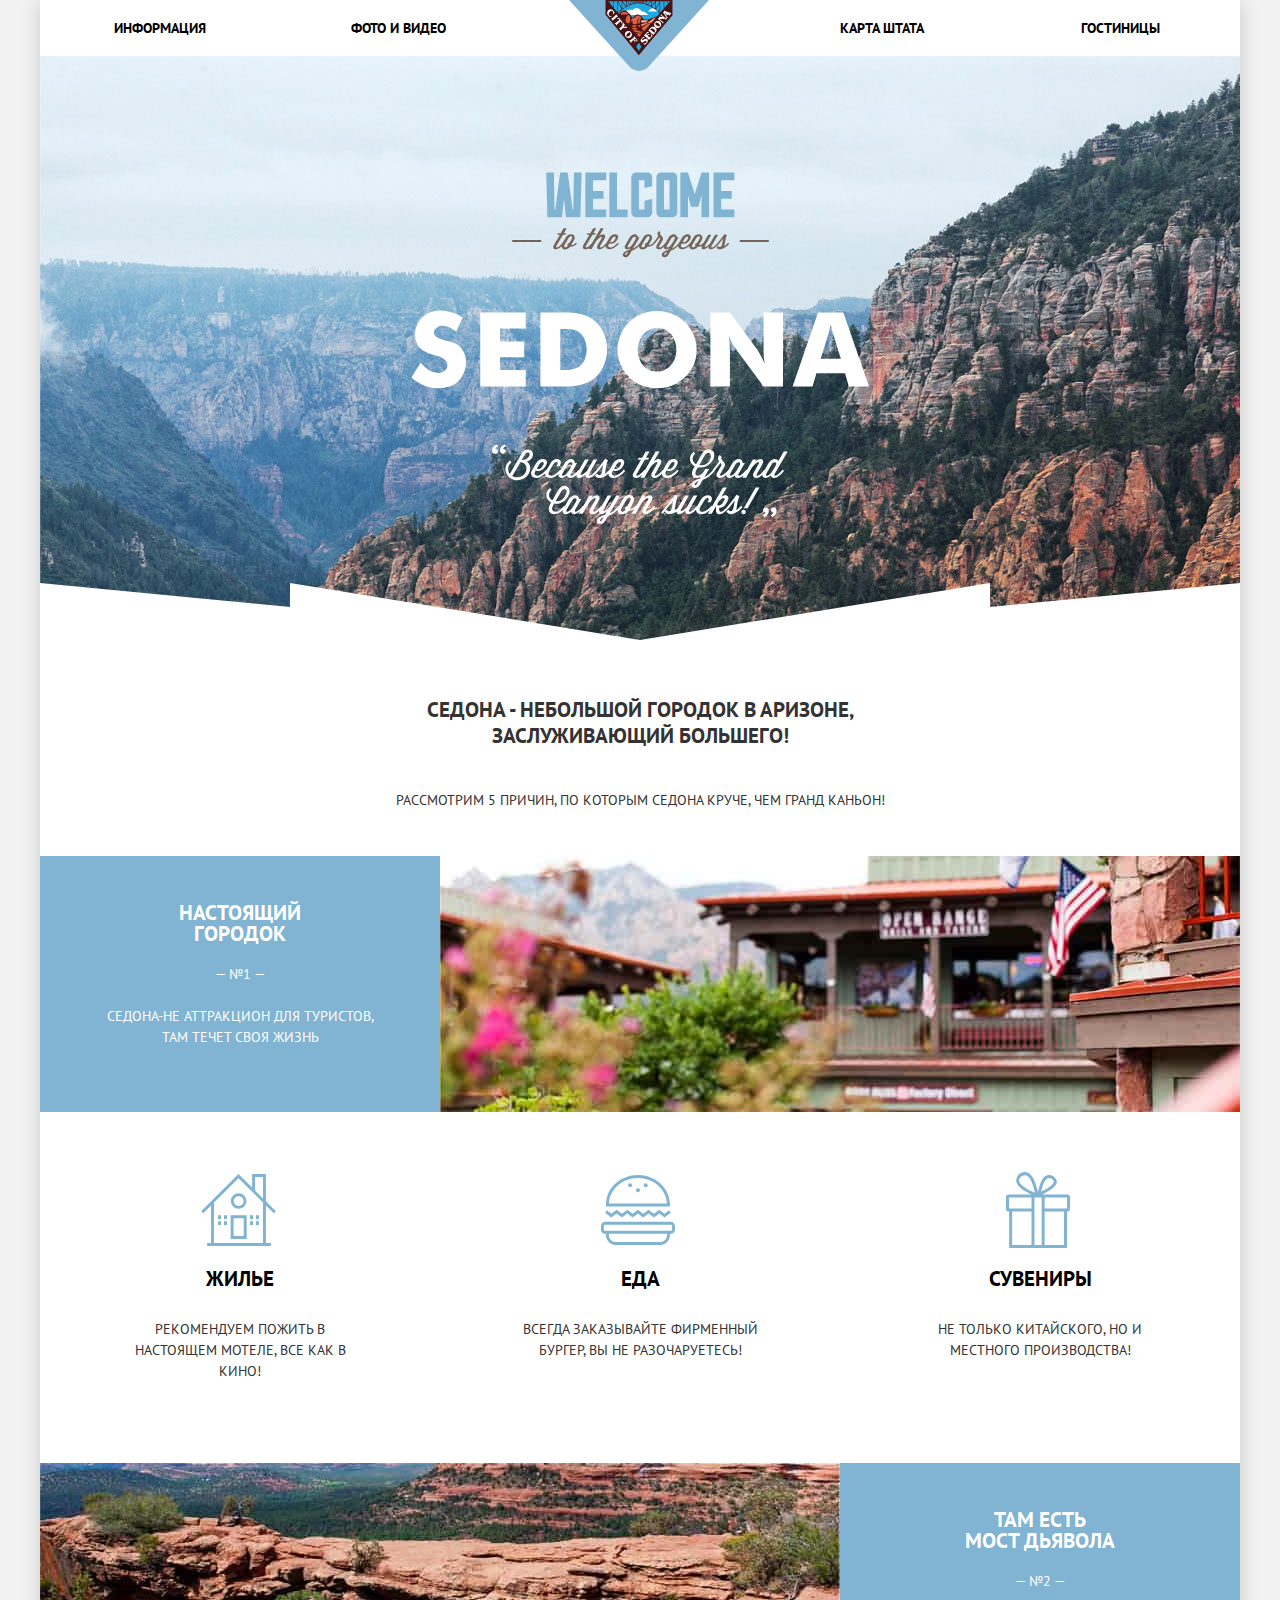
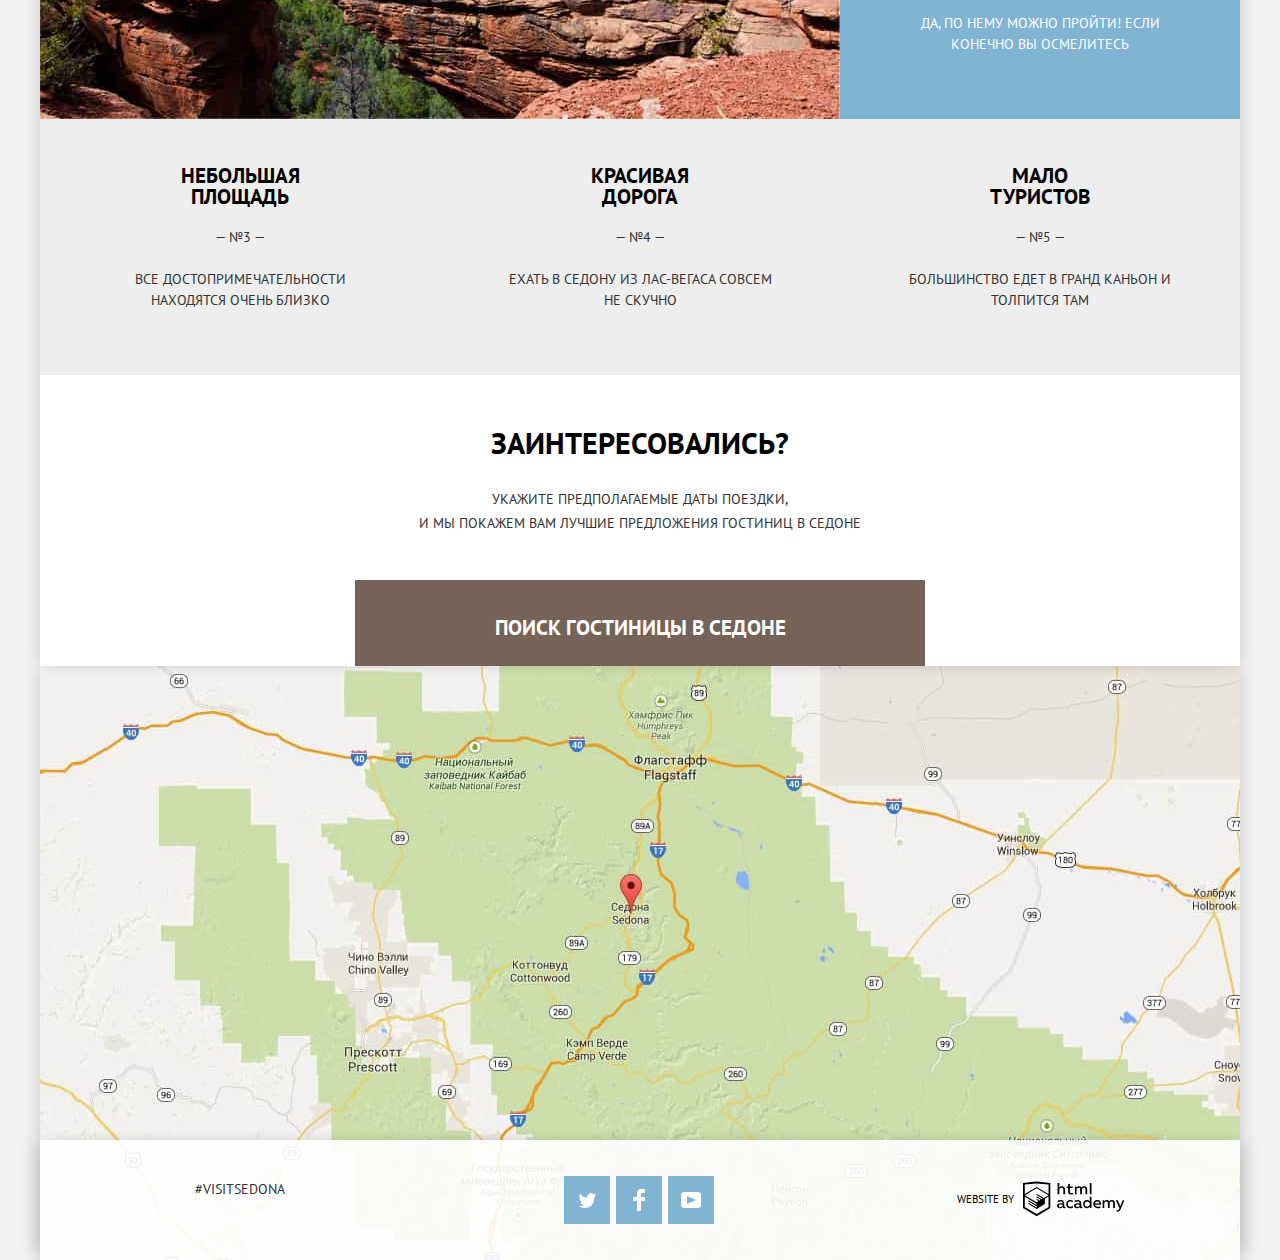
==== index.html @ 81c8faae "подогнал под ie немного" ====
<!DOCTYPE html>
<html lang="ru">
  <head>
    <meta charset="utf-8">
    <meta name="viewport" content="width=device-width, initial-scale=1.0">
    <meta http-equiv="X-UA-Compatible" content="ie=edge">
    <link rel="stylesheet" href="css/normalize.css">
    <link rel="stylesheet" href="css/main.css">
    <link href="https://fonts.googleapis.com/css?family=PT+Sans:400,700&amp;subset=cyrillic" rel="stylesheet">
    <title>Отдых в Седоне</title>
  </head>
  <body>
    <div class="container">
      <header class="main-header">
        <a href="#" class="main-header-logo" aria-label="Главная страница сайта">
          <img src="img/logo.svg" alt="Гостиницы Sedona" width="140" height="71">
        </a>
        <nav class="main-navigation">
          <ul class="site-navigation">
            <li class="site-navigation-item">
              <a href="info.html">
                Информация
              </a>
            </li>
            <li class="site-navigation-item">
              <a href="gallery.html">
                Фото и видео
              </a>
            </li>
            <li class="site-navigation-item">
              <a href="map.html">
                Карта штата
              </a>
            </li>
            <li class="site-navigation-item">
              <a href="catalog.html">
                Гостиницы
              </a>
            </li>
          </ul>
        </nav>
      </header>

      <div class="bg-photo"></div>

      <main class="index-main">
        <h1 class="visually-hidden">Отдых в Седоне</h1>
        <section class="advantages">
          <h2 class="visually-hidden">Преимущества</h2>
          <div class="text-intro">
            <p class="intro-primary">Седона - небольшой городок в Аризоне,<br> заслуживающий большего!</p>
            <p class="intro-secondary">Рассмотрим 5 причин, по которым Седона круче, чем Гранд каньон!</p>
          </div>
          <ol class="advantages-list">
            <li class="advantages-list-item">
              <div class="advantages-text-block advantages-text-block-left">
                <h3>Настоящий<br> городок</h3>
                <span>— №1 —</span>
                <p>Седона-не аттракцион для туристов, там течет своя жизнь</p>
              </div>
            </li>
            <li class="advantages-list-item">
              <div class="advantages-text-block advantages-text-block-right">
                <h3>Там есть<br> мост дьявола</h3>
                <span>— №2 —</span>
                <p>Да, по нему можно пройти! Если конечно вы осмелитесь</p>
              </div>
            </li>
            <li class="advantages-list-item">
              <div class="advantages-text-block">
                <h3>Небольшая<br> площадь</h3>
                <span>— №3 —</span>
                <p>Все достопримечательности находятся очень близко</p>
              </div>
            </li>
            <li class="advantages-list-item">
              <div class="advantages-text-block">
                <h3>Красивая<br> дорога</h3>
                <span>— №4 —</span>
                <p>Ехать в Седону из Лас-Вегаса совсем не скучно</p>
              </div>
            </li>
            <li class="advantages-list-item">
              <div class="advantages-text-block">
                <h3>Мало<br> туристов</h3>
                <span>— №5 —</span>
                <p>Большинство едет в Гранд каньон и толпится там</p>
              </div>
            </li>
            <li class="advantages-list-item">
              <section class="features">
                <h2 class="visually-hidden">Достоинства</h2>
                <ul class="features-list">
                  <li class="features-list-item">
                    <h3>Жилье</h3>
                    <p>Рекомендуем пожить в настоящем мотеле, все как в кино!</p>
                  </li>
                  <li class="features-list-item">
                    <h3>Еда</h3>
                    <p>Всегда заказывайте фирменный бургер, вы не разочаруетесь!</p>
                  </li>
                  <li class="features-list-item">
                    <h3>Сувениры</h3>
                    <p>Не только китайского, но и местного производства!</p>
                  </li>  
                </ul>
              </section>
            </li>
          </ol>
        </section>

      </main>

      <footer class="page-footer footer-main">
        <section class="search-section">
          <h2 class="visually-hidden">Поиск лучших предложений</h2>
          <strong>Заинтересовались?</strong>
          <p>Укажите предполагаемые даты поездки,<br> и мы покажем вам лучшие предложения гостиниц в Седоне</p>
          <button class="button-search">Поиск гостиницы в Седоне</button>
          <!--MODAL-->
          <form action="https://echo.htmlacademy.ru/" method="POST" class="modal">
            <p class="form-item">
              <label>Дата заезда:
                <input type="date" name="arrival" value="2017-04-24">
              </label>
            </p>
            <p class="form-item">
              <label>Дата выезда:
                <input type="date" name="departure" value="2017-07-04">
              </label>
            </p>
            <p class="form-item">
              <label for="grownups" class="grownups">Взрослые:</label>
              <button type="button" class="button-amount button-minus">-</button>
              <input id="grownups" size="1" type="text" name="grownups">
              <button type="button" class="button-amount button-plus">-</button>
              <label for="children" class="children">Дети:</label>
              <button type="button" class="button-amount button-minus">-</button>
              <input id="children" size="1" type="text" name="children">
              <button type="button" class="button-amount button-plus">-</button>
            </p>
            <button type="submit" class="button button-find">Найти</button>
          </form>
          <!--MAP-->
        </section>
        <div class="footer-map">
          <img class="map" src="img/map.jpg" alt="Как до нас добраться" width="1200" height="594">
            <section class="footer-socials footer-socials-index">
              <h2 class="visually-hidden">Мы в соцсетях</h2>
              <div class="footer-socials-item visit-sedona">#Visitsedona</div>
              <div class="footer-socials-item">
                <ul class="social-list">
                  <li class="social-list-item"><a href="#" aria-label="Страница нашего сервиса в Твиттере"></a></li>
                  <li class="social-list-item"><a href="#" aria-label="Страница нашего сервиса на Фэйсбуке"></a></li>
                  <li class="social-list-item"><a href="#" aria-label="Страница нашего сервиса на Ютубе"></a></li>
                </ul>
              </div>
              <a class="developer footer-socials-item" href="https://htmlacademy.ru/intensive/htmlcss">
                <sup>Website by</sup>
                <img src="img/logo-name.svg" alt="Разработано HTMLAcademy" width="101" height="40">
              </a>
            </section>
        </div>
      </footer>
    </div>
    <script src="js/modal.js"></script>
  </body>
</html>
---- css/main.css ----
/*ОБЩИЕ СТИЛИ*/

.visually-hidden {
    position: absolute;
    clip: rect(0 0 0 0);
    width: 1px;
    height: 1px;
    margin: -1px;
}

body {
    margin: 0;
    padding: 0;
    font-family: PT Sans, Arial, sans-serif;
    font-size: 14px;
    line-height: 26px;
    font-weight: normal;
    font-style: normal;
    font-stretch: normal;
    text-transform: uppercase;
    color: #333;
    background-color: #f2f2f2;
} 

.container {
    position: relative;
    width: 1200px;
    margin: 0 auto;
    background-color: #fff;
    box-shadow: 8px 0 15px -3px rgba(0, 1, 1, 0.1), -8px 0 15px -3px rgba(0, 1, 1, 0.1);
}

/*ГЛАВНОЕ МЕНЮ (НАВИГАЦИЯ)*/

.site-navigation {
    margin: 0;
    padding: 0;
    list-style: none;
    display: flex;
    width: 1200px;
}

.site-navigation-item {
    width: 239px;
    padding: 15px 0;
    text-align: center;
}

.site-navigation-item.current a {
    color: #766357;
}

.site-navigation li:nth-child(2) {
    margin-right: auto;
}

.site-navigation a {
    font-weight: bold;
    text-decoration: none;
    color: #000;
}

.site-navigation a:hover,
.site-navigation a:focus {
    color: #81b3d2;
}

.site-navigation a:active {
    color: rgba(0, 0, 0, 0.3);
}

.main-header-logo {
    position: absolute;
    top: 0;
    left: 529px;
}

.bg-photo {
    width: 1200px;
    height: 584px;
    background-image:
    url(../img/welcome.svg),
    url(../img/polygon.svg),
    url(../img/background-photo.jpg);
    background-position: 50% 50%, 50% 100%, 50% 50%;
    background-repeat: no-repeat, no-repeat, no-repeat;
    background-size: 459px 353px, 1200px 57px, 1200px 584px;
}

/*ВСТУПИТЕЛЬНЫЙ ЛОЗУНГ ПОСЛЕ МЕНЮ И КАРТИНКИ*/

.text-intro {
    width: 1200px;
    text-align: center;
    padding-top: 57px;
    padding-bottom: 43px;
}

.intro-primary,
.intro-secondary {
    margin: 0;
}

.intro-primary {
    font-size: 21px;
    font-weight: bold;
    text-align: center;
    margin-bottom: 38px;
}

.intro-secondary {
    font-size: 14px;
    font-weight: normal;
    text-align: center;
}

/*БЛОК ПРЕИМУЩЕСТВ*/

.advantages-list {
    display: flex;
    flex-wrap: wrap;
    list-style: none;
    margin: 0;
    padding: 0;
    width: 1200px;
}

.advantages-list-item {
    width: 400px;
    min-height: 256px;
    text-align: center;
}

.advantages-list-item:first-child,
.advantages-list-item:nth-child(2) {
    flex-basis: 100%;
}

.advantages-list-item:last-child {
    order: 2;
}

.advantages-list-item:nth-child(1) {
    order: 1;
    background-image: url(../img/layer-10.jpg);
    background-position: center right;
    background-repeat: no-repeat;
}

.advantages-list-item:nth-child(2) {
    order: 3;
    background-image: url(../img/layer-5.jpg);
    background-position: center left;
    background-repeat: no-repeat;
}

.advantages-list-item:nth-child(3) {
    order: 4;
}

.advantages-list-item:nth-child(4) {
    order: 5;
}

.advantages-list-item:nth-child(5) {
    order: 6;
}

.advantages-list-item img,
.advantages-text-block {
    display: inline-block;
    margin: 0;
    padding: 0;
}

.advantages-text-block {
    box-sizing: border-box;
    width: 400px;
    text-align: center;
    padding: 0 60px;
    padding-top: 46px;
    padding-bottom: 64px;
    background-color: #eee;
    color: #000;
}

.advantages-text-block p,
.advantages-text-block span {
    color: #333;
}

.advantages-text-block-right {
    display: block;
    margin-left: auto;
    background-color: #81b3d2;
    color: #fff;
}

.advantages-text-block-left {
    display: block;
    margin-right: auto;
    background-color: #81b3d2;
    color: #fff;
}

.advantages-text-block-left p,
.advantages-text-block-left span,
.advantages-text-block-right p,
.advantages-text-block-right span {
    color: #fff;
}


.advantages-list-item h3 {
    font-size: 21px;
    line-height: 21px;
    text-align: center;
    margin: 0;
    margin-bottom: 20px;
    font-weight: bold;
}

.advantages-list-item p {
    font-size: 14px;
    line-height: 21px;
    margin: 0;
}

.advantages-list-item span {
    display: block;
    font-size: 14px;
    line-height: 21px;
    text-align: center;
    margin-bottom: 21px;
}

/* ПОДРАЗДЕЛ ПРЕИМУЩЕСТВ */

.features-list {
    display: flex;
    list-style: none;
    margin: 0;
    padding: 0;
    width: 1200px;
    text-align: center;
}

.features-list-item {
    width: 400px;
    padding: 0 73px;
    padding-top: 156px;
    padding-bottom: 81px;
    text-align: center;
    position: relative;
}

.features-list-item::before {
    position: absolute;
    top: 60px;
    left: 160px;
    content: "";
    width: 76px;
    height: 76px;
}

.features-list-item:first-child::before {
    background-image: url(../img/home.svg);
    background-size: 75px 72px;
    background-position: center;
    background-repeat: no-repeat;
}

.features-list-item:last-child::before {
    background-image: url(../img/souvenirs.svg);
    background-size: 64px 76px;
    background-position: center;
    background-repeat: no-repeat;
}

.features-list-item:nth-child(2)::before {
    background-image: url(../img/food.svg);
    background-size: 74px 70px;
    background-position: center;
    background-repeat: no-repeat;
}

.features-list-item h3 {
    color: #000;
    margin-bottom: 30px;
}

/* БЛОК ПОИСКА */

.search-section {
    text-align: center;
    padding-top: 50px;
    position: relative;
}

.search-section p {
    font-size: 14px;
    line-height: 24px;
    margin: 0;
    margin-top: 25px;
    margin-bottom: 45px;
}

.search-section strong {
    font-size: 30px;
    line-height: 36px;
    font-weight: bold;
    color: #000;
}

.button-search {
    font: inherit;
    text-transform: uppercase;
    color: #fff;
    font-weight: bold;
    font-size: 21px;
    padding-top: 35px;
    padding-bottom: 33px;
    padding-left: 140px;
    padding-right: 139px;
    background-color: #766357;
    border: 0;
    height: 86px;
    box-sizing: border-box;
}

.button-search:hover,
.button-search:focus {
    background-color: #604e43;
}

.button-search:active {
    background-color: #503e33;
}

/* FOOTER */

.footer-socials {
    display: flex;
    height: 120px;
    flex-basis: 400px;
    width: 1200px;
    background-color: rgba(255, 255, 255, 0.9);
}

.footer-socials-item {
    flex-basis: 400px;
    text-align: center;
}

.footer-socials b {
    font-size: 21px;
    line-height: 26px;
    font-weight: bold;
    color: #000;
    margin-top: 51px;
    margin-bottom: 53px;
}

.social-list {
    display: flex;
    padding: 0;
    margin: 0;
    width: 150px;
    justify-content: space-between;
    list-style: none;
}

.footer-socials div {
    padding: 36px 124px;
    margin: 0;
    box-sizing: border-box;
}

.social-list-item {
    width: 46px;
    height: 48px;
    background-color: #81b3d2;
}

.social-list-item:hover,
.social-list-item:focus {
    background-color: #669ec0;
}

.social-list-item:first-child {
    background-image: url(../img/twitter.svg);
    background-position: center;
    background-repeat: no-repeat;
    background-size: 17px 15px;
}

.social-list-item:nth-child(2) {
    background-image: url(../img/facebook.svg);
    background-position: center;
    background-repeat: no-repeat;
    background-size: 12px 22px;
}

.social-list-item:last-child {
    background-image: url(../img/youtube.svg);
    background-position: center;
    background-repeat: no-repeat;
    background-size: 20px 16px;
}

.developer {
    margin-top: 39px;
    margin-bottom: 40px;
    text-align: center;
    text-decoration: none;
    color: #000;
    font-size: 14px;
    line-height: 26px;
}

.developer sup {
    top: -1.5em;
    margin-right: 5px;
}

/* КАТАЛОГ */

.main-catalog {
    min-height: calc(100vh - 175px);
}

.catalog-list {
    display: flex;
    flex-direction: column;
    margin: 0;
    padding: 0;
    list-style: none;
}

.catalog-item {
    flex-basis: 100%;
    display: flex;
    padding: 30px 74px;
    border-top: 1px solid #e5e5e5;
}

.catalog-item:last-child {
    border-bottom: 1px solid #e5e5e5;
}

.catalog-item img {
    margin-right: 30px;
}

.catalog-item h3 {
    margin: 0;
    line-height: 21px;
    font-size: 21px;
    margin-bottom: 11px;
    flex-basis: 100%;
    font-weight: bold;
}

.catalog-item-description {
    display: flex;
    flex-wrap: wrap;
    justify-content: space-between;
    width: 260px;
    height: 90px;
}

.catalog-item-description span {
    display: block;
    line-height: 14px;
    font-size: 14px;
    color: #333;
}

.button {
    display: inline-block;
    text-align: center;
    font-size: 14px;
    color: #fff;
    font-weight: bold;
    text-decoration: none;
    padding: 0;
    margin: 0;
    margin-top: 15px;
}

.button-info {
    background-color: #81b3d2;
    width: 110px;
    height: 27px;
}

.button-book {
    background-color: #766357;
    width: 142px;
    height: 27px;
}

.rating {
    position: relative;
    margin-left: auto;
    margin-top: auto;
    text-align: center;
    line-height: 26px;
    color: #666;
    display: block;
    width: 110px;
    height: 27px;
    background-color: #f2f2f2;
}

.rating::before {
    position: absolute;
    content: "★ ★ ★ ★";
    font-size: 23px;
    color: #81b3d2;
    text-align: end;
    width: 110px;
    height: 27px;
    top: -65px;
    left: 0;
}

.rating-second::before {
    content: "★ ★ ★";
}

.rating-third::before {
    content: "★ ★";
}

/* ФОРМА КАТАЛОГА */

fieldset {
    margin: 0;
    padding: 0;
    border: 0;
}

.filters-form {
    display: flex;
    justify-content: space-evenly;
    height: 217px;
    width: 100%;
    background-image: url(../img/catalog-background.jpg);
    background-position: center;
    background-repeat: no-repeat;
    color: #fff;
    padding-top: 24px;
    padding-bottom: 40px;
    padding-left: 72px;
    padding-right: 72px;
    box-sizing: border-box;
}

.filters-form legend {
    display: block;
    margin-bottom: 20px;
    font-size: 16px;
    line-height: 21px;
    font-weight: bold;
}

.filters-form label {
    display: block;
    font-size: 14px;
    line-height: 21px;
    margin-left: 14px;
}

.input-list {
    list-style: none;
    padding: 0;
    margin: 0;
}

.input-list li {
    position: relative;
    margin-bottom: 23px;
    padding-left: 27px;
}

.input-list input[type="checkbox"] + label::before {
    position: absolute;
    content: "";
    left: -2px;
    top: -1px;
    width: 27px;
    height: 23px;
    background-image: url(../img/checkbox-off.svg);
    background-repeat: no-repeat;
    background-position: center;
}

.input-list input[type="checkbox"]:checked + label::before {
    background-image: url(../img/checkbox-on.svg);
    left: 0;
}

.input-list input[type="checkbox"]:disabled + label::before {
    opacity: 0.4;
}

.type-of-housing,
.infrastructure {
    flex-basis: 25%;
    flex-shrink: 0;
}

.prices {
    flex-basis: 50%;
    padding-left: 210px;
}

/* ФИЛЬТР КАТАЛОГА */

.filter-range {
  width: 330px;

  color: #ffffff;
  text-transform: uppercase;
}

.price-controls {
  position: relative;
  box-sizing: border-box;
  height: 36px;
  margin-bottom: 20px;
  vertical-align: top;
  font-size: 0;
  border: 2px solid #ffffff;
  border-radius: 2px;
}

.price-controls::after {
  content: "";
  position: absolute;
  top: 50%;
  left: 50%;
  width: 2px;
  height: 22px;
  background: #ffffff;
  transform: translate(-50%, -50%);
}

.price-controls label {
  display: inline-block;
  font-size: 14px;
  line-height: 32px;
  cursor: pointer;
}

.price-controls .min-price,
.price-controls .max-price {
  width: 90px;
  padding-left: 65px;
  height: 36px;
}

.price-controls input {
  width: 50px;
  margin: 0;
  height: 30px;
  color: inherit;
  font: inherit;
  background: none;
  border: none;
  vertical-align: top;
}

.range-controls {
  position: relative;
  margin-bottom: 32px;
}

.range-controls .scale {
  height: 2px;
  background: rgba(255, 255, 255, 0.3);
}

.range-controls .bar {
  width: 80%;
  height: 2px;
  background: #ffffff;
}

.range-toggle {
  position: absolute;
  top: -9px;
  width: 20px;
  height: 20px;
  background-color: #fff;
  border: 0;
  border-radius: 50%;
  box-shadow: 0 2px 1px 0 rgba(88, 88, 88, 0.651);
  cursor: pointer;
}

.range-toggle::before {
    position: absolute;
    content: "";
    width: 4px;
    height: 4px;
    top: 8px;
    left: 8px;
    border-radius: 50%;
    background-color: #ababab;
}

.range-toggle:hover {
  width: 22px;
  height: 22px;
}

.range-toggle:hover::before {
    top: 9px;
    left: 9px;
}

.range-toggle-min {
  left: 0;
}

.range-toggle-max {
  left: 80%;
}

.btn-transparent {
  display: block;
  margin: 0 auto;
  padding: 6px 35px;
  font-size: 14px;
  line-height: 20px;
  color: #ffffff;
  text-transform: uppercase;
  background: transparent;
  border: 2px solid #ffffff;
  border-radius: 2px;
  cursor: pointer;
}

.btn-transparent:hover {
  color: #000000;

  background: #ffffff;
}

.filters-form .max-price,
.filters-form .min-price {
    margin: 0;
}

.filters-form .prices-heading {
    margin-bottom: 9px;
}

/* БЛОК СОРИТРОВКИ */

.sorting {
    width: 100%;
    height: 85px;
    padding: 25px 72px;
    padding-top: 30px;
    box-sizing: border-box;
    vertical-align: bottom;
    word-spacing: -.36em;
}

.sorting b,
.sorting span,
.sorting a {
    word-spacing: normal;
}

.sorting span,
.sorting span {
    margin-left: -2px;
}


.sorting b {
    margin-right: 49px;
    font-size: 21px;
    line-height: 26px;
    font-weight: bold;
    color: #000;
    vertical-align: bottom;
}

.sorting span {
    margin-right: 40px;
    font-size: 12px;
    line-height: 18px;
}

.sorting a {
    margin-right: 33px;
    font-size: 12px;
    line-height: 18px;
    text-decoration: none;
    color: rgba(0, 0, 0, 0.3);
    border-bottom: dotted 1px #81b3d2;
}

.sorting a:hover {
    color: #81b3d2;
}

.sorting a:active {
    color: #000;
    border: 0;
}

.sorting a.current {
    color: #81b3d2;
    border: 0;
}

.sorting .sort-by-rating {
    margin-right: 0;
}

.sorting .sort-from-top,
.sorting .sort-from-bottom {
    margin: 0;
    font-size: 15px;
    border: 0;
    color: #cacaca;
}

.sorting .sort-from-top:hover,
.sorting .sort-from-top:focus,
.sorting .sort-from-bottom:hover,
.sorting .sort-from-bottom:focus {
    color: #000;
}

.sorting .sort-from-top:active,
.sorting .sort-from-bottom:active {
    color: #81b3d2;
}

.sorting .sort-from-top.current,
.sorting .sort-from-bottom.current {
    color: #81b3d2;
}

.sorting .sort-from-bottom {
    margin-left: 504px;
    margin-right: 12px;
}

/* ФОРМА ЗАПИСИ */

.modal {
    display: block;
    visibility: hidden;
    opacity: 0;
    padding: 55px;
    width: 569px;
    height: 395px;
    box-sizing: border-box;
    position: absolute;
    top: 291px;
    left: 316px;
    background-color: #fff;
    transform: translate3d(-1px, -395px, 0);
    transition: 1s ease-out all;
}

.modal.show {
    visibility: visible;
    opacity: 1;
    transform: translate3d(-1px, -0px, 0);
}

.modal label {
    font-weight: bold;
    color: #000;
}

.modal p {
    margin-bottom: 29px;
}

.footer-main input[type="date"] {
    width: 346px;
    height: 38px;
    background-color: #f2f2f2;
    border: 0;
    margin-left: 13px;
    padding: 14px 12px;
    box-sizing: border-box;
    font-weight: bold;
    color: #000;
    background-image: url(../img/calendar.svg);
    background-position: 316px center;
    background-repeat: no-repeat;
}

.footer-main input[type="date"]:hover {
    background-color: #ebebeb;
    background-image: none;
}

.footer-main input[type="date"]:focus {
    background-image: none;
    background-color: #fff;
    border: 2px solid #e5e5e5;
}

.footer-main input[type="text"] {
    width: 38px;
    height: 38px;
    background-color: #f2f2f2;
    border: 0;
    margin: 0;
    margin-left: -4px;
    margin-right: -4px;
    box-sizing: border-box;
}

.button-amount {
    display: inline-block;
    width: 38px;
    height: 38px;
    background-color: #f2f2f2;
    border: 0;
    text-align: center;
    margin: 0;
    padding: 0;
    color: #a9a9a9;
    box-sizing: border-box;
}

.button-find {
    width: 458px;
    height: 58px;
    background-color: #81b3d2;
    border: 0;
    font-size: 21px;
    font-weight: bold;
    color: #fff;
    text-transform: uppercase;
}

.grownups {
    margin-right: 30px;
}

.children {
    margin-left: 50px;
    margin-right: 25px;
}

.button-plus {
    background-image: url(../img/plus.png);
    background-position: center;
    background-repeat: no-repeat;
}

.button-minus {
    background-image: url(../img/minus.png);
    background-position: center;
    background-repeat: no-repeat;
}

.footer-map {
    position: relative;
}

.map {
    position: absolute;
    z-index: -1;
    box-shadow: 8px 0 15px -3px rgba(0, 1, 1, 0.1), -8px 0 15px -3px rgba(0, 1, 1, 0.1);
}

.footer-socials-index {
    position: absolute;
    z-index: 0;
    top: 474px;
    box-shadow: 8px 0 15px -3px rgba(0, 1, 1, 0.1), -8px 0 15px -3px rgba(0, 1, 1, 0.1);
}
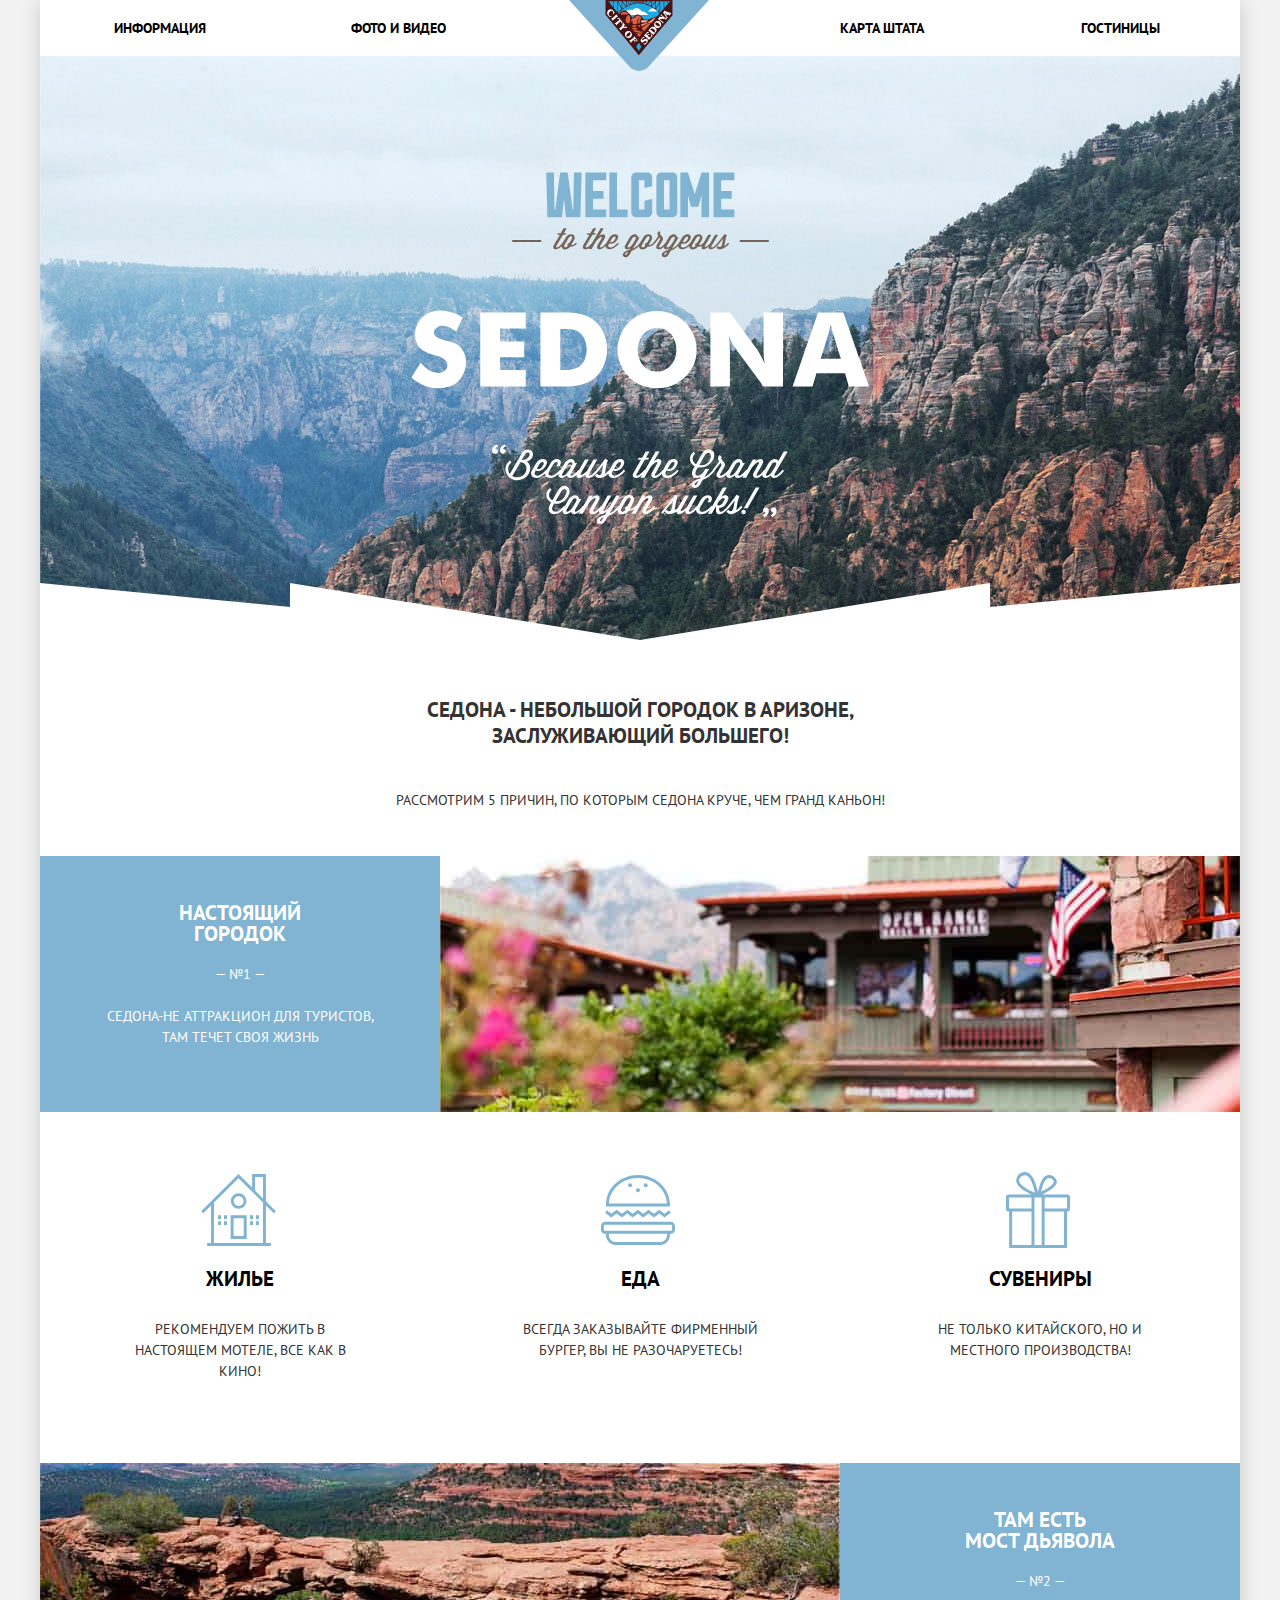
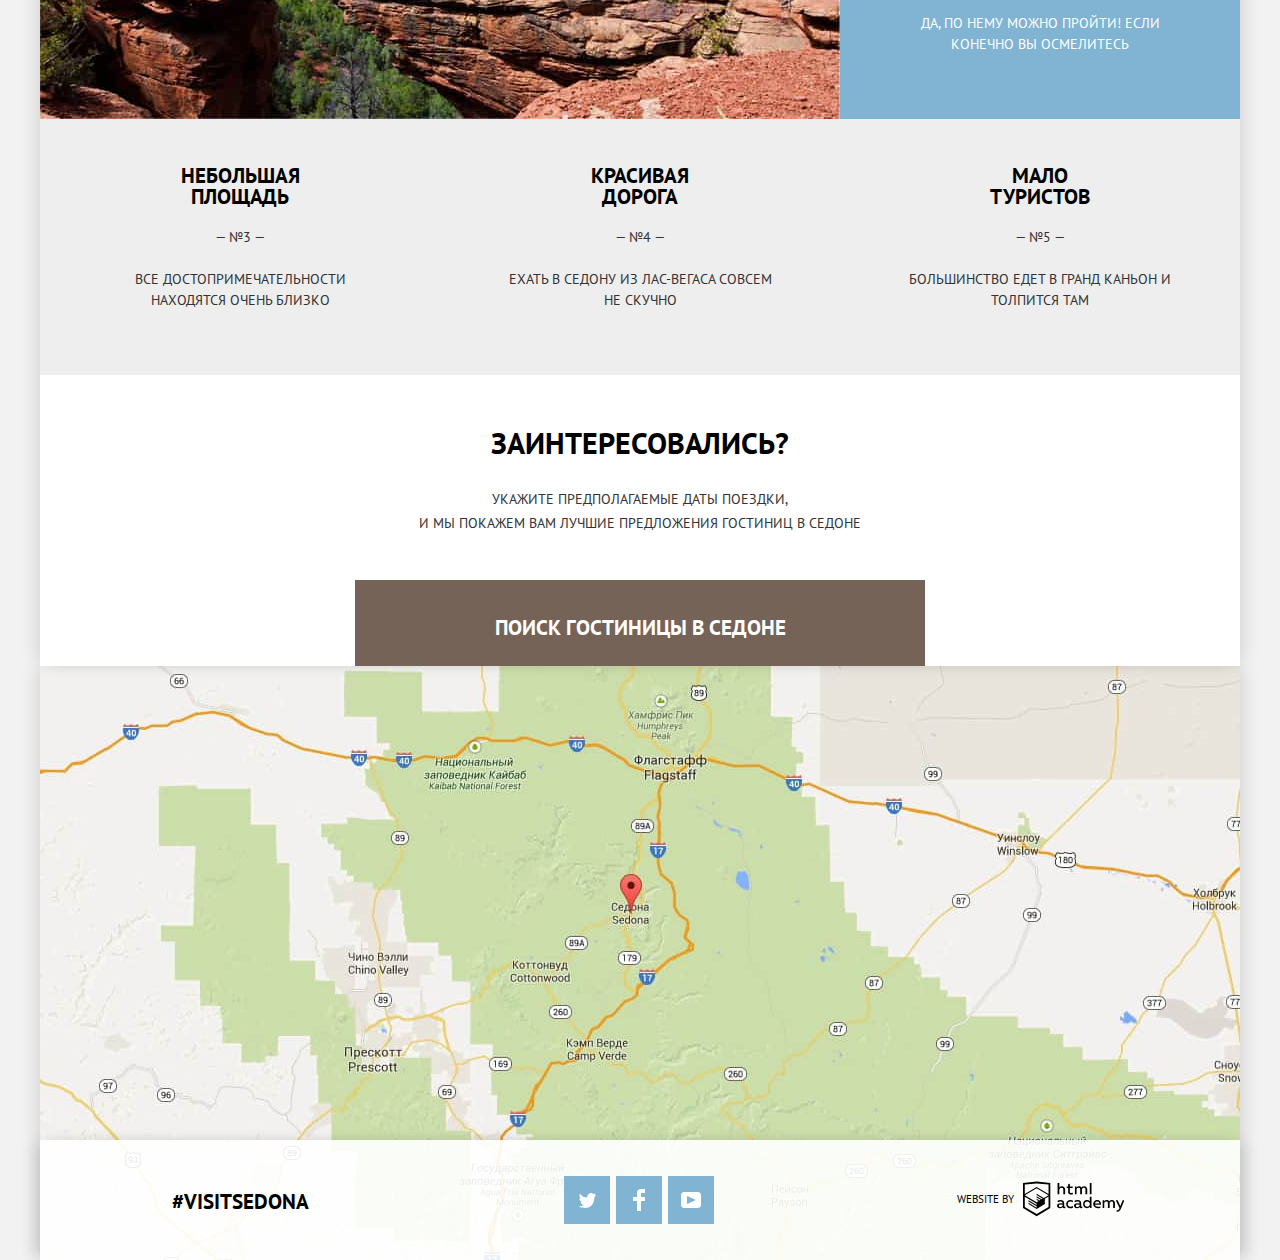
==== commit 46b26b42: "переделал форму на главной и добавилинтерактивности по стайлгайду" ====
--- a/index.html
+++ b/index.html
@@ -121,23 +121,23 @@
           <form action="https://echo.htmlacademy.ru/" method="POST" class="modal">
             <p class="form-item">
               <label>Дата заезда:
-                <input type="date" name="arrival" value="2017-04-24">
+                <input class="date" type="text" name="arrival" value="2017-04-24">
               </label>
             </p>
             <p class="form-item">
               <label>Дата выезда:
-                <input type="date" name="departure" value="2017-07-04">
+                <input class="date" type="text" name="departure" value="2017-07-04">
               </label>
             </p>
             <p class="form-item">
               <label for="grownups" class="grownups">Взрослые:</label>
               <button type="button" class="button-amount button-minus">-</button>
-              <input id="grownups" size="1" type="text" name="grownups">
-              <button type="button" class="button-amount button-plus">-</button>
+              <input class="small-input" id="grownups" size="1" type="text" name="grownups">
+              <button type="button" class="button-amount button-plus">+</button>
               <label for="children" class="children">Дети:</label>
               <button type="button" class="button-amount button-minus">-</button>
-              <input id="children" size="1" type="text" name="children">
-              <button type="button" class="button-amount button-plus">-</button>
+              <input class="small-input" id="children" size="1" type="text" name="children">
+              <button type="button" class="button-amount button-plus">+</button>
             </p>
             <button type="submit" class="button button-find">Найти</button>
           </form>
@@ -150,14 +150,51 @@
               <div class="footer-socials-item visit-sedona">#Visitsedona</div>
               <div class="footer-socials-item">
                 <ul class="social-list">
-                  <li class="social-list-item"><a href="#" aria-label="Страница нашего сервиса в Твиттере"></a></li>
-                  <li class="social-list-item"><a href="#" aria-label="Страница нашего сервиса на Фэйсбуке"></a></li>
-                  <li class="social-list-item"><a href="#" aria-label="Страница нашего сервиса на Ютубе"></a></li>
+                  <li class="social-list-item"><a target="_blank" rel="noopener noreferrer" href="#" aria-label="Страница нашего сервиса в Твиттере"></a></li>
+                  <li class="social-list-item"><a target="_blank" rel="noopener noreferrer" href="#" aria-label="Страница нашего сервиса на Фэйсбуке"></a></li>
+                  <li class="social-list-item"><a target="_blank" rel="noopener noreferrer" href="#" aria-label="Страница нашего сервиса на Ютубе"></a></li>
                 </ul>
               </div>
-              <a class="developer footer-socials-item" href="https://htmlacademy.ru/intensive/htmlcss">
+              <a class="developer footer-socials-item" href="https://htmlacademy.ru/intensive/htmlcss" target="_blank" rel="noopener noreferrer">
                 <sup>Website by</sup>
-                <img src="img/logo-name.svg" alt="Разработано HTMLAcademy" width="101" height="40">
+                <svg xmlns="http://www.w3.org/2000/svg" aria-label="Разработано HTMLAcademy" data-name="Layer 1" viewBox="0 0 113 39" width="101" height="40">
+                  <path fill="#000" d="M46.84 28.22a2.07 2.07 0 0 0 .58-.11v1.4a3.41 3.41
+                    0 0 1-1.24.22 1.75 1.75 0 0 1-1.75-1 5.08 5.08 0 0 1-3.3 1.13c-1.59
+                    0-3.06-.87-3.06-2.68 0-2.24 2.08-2.93 3.9-2.93a11.63 11.63 0 0 1
+                    2.28.26v-.31c0-1.09-.8-1.86-2.3-1.86a7.79 7.79 0 0 0-3.15.67v-1.79a10.72
+                    10.72 0 0 1 3.35-.58c2.48 0 4 1.18 4 3.83v3.14a.57.57 0 0 0 .69.61zm-6.76-1.19a1.42
+                    1.42 0 0 0 1.64 1.29 3.56 3.56 0 0 0 2.53-1v-1.51a10.21 10.21 0 0
+                    0-1.9-.22c-1.1.01-2.27.35-2.27 1.45zM53.06 20.62a5.29 5.29 0 0 1
+                    2.7.67v1.79a4.28 4.28 0 0 0-2.42-.73 2.89 2.89 0 1 0 0 5.76 5.26
+                    5.26 0 0 0 2.55-.67v1.8a6.58 6.58 0 0 1-2.9.6 4.42 4.42 0 0 1-4.72-4.54
+                    4.54 4.54 0 0 1 4.79-4.68zM65.84 28.22a2.07 2.07 0 0 0 .58-.11v1.4a3.41
+                    3.41 0 0 1-1.24.22 1.75 1.75 0 0 1-1.75-1 5.08 5.08 0 0 1-3.3 1.13c-1.59
+                    0-3.06-.87-3.06-2.68 0-2.24 2.08-2.93 3.9-2.93a11.63 11.63 0 0 1
+                    2.28.26v-.31c0-1.09-.8-1.86-2.3-1.86a7.79 7.79 0 0 0-3.15.67v-1.79a10.72 10.72
+                    0 0 1 3.35-.58c2.48 0 4 1.18 4 3.83v3.14a.57.57 0 0 0 .69.61zm-6.76-1.19a1.42
+                    1.42 0 0 0 1.64 1.29 3.56 3.56 0 0 0 2.53-1v-1.51a10.21 10.21 0 0
+                    0-1.9-.22c-1.11.01-2.27.35-2.27 1.45zM76.67 16.85v12.76h-1.76v-1.39a4.07
+                    4.07 0 0 1-3.35 1.62 4.62 4.62 0 0 1 0-9.22 4 4 0 0 1 3.15 1.37v-5.14h2zm-4.76
+                    5.48a2.9 2.9 0 0 0 0 5.8 3 3 0 0 0 2.79-1.84v-2.13a3.06 3.06 0 0 0-2.79-1.83zM82.99
+                    20.62c3.48 0 4.68 2.81 4.12 5.34h-6.58c.22 1.57 1.75 2.22 3.35 2.22a6.41 6.41 0 0 0
+                    2.77-.62v1.68a7.5 7.5 0 0 1-3.14.6c-2.68 0-5-1.53-5-4.61a4.39 4.39 0 0 1 4.48-4.61zm.09
+                    1.62a2.39 2.39 0 0 0-2.57 2.26h4.85a2.06 2.06 0 0 0-2.28-2.26zM89.1 29.61v-8.75h1.73v1.09a4
+                    4 0 0 1 2.92-1.33 3 3 0 0 1 2.73 1.4 4.33 4.33 0 0 1 3.06-1.4 3.21 3.21 0 0 1 3.32
+                    3.52v5.47h-2V24.2a1.67 1.67 0 0 0-1.73-1.84 2.94 2.94 0 0 0-2.17 1.18V29.61h-2V24.2a1.67
+                    1.67 0 0 0-1.73-1.84 3.11 3.11 0 0 0-2.32 1.35v5.91h-2zM111.47 20.86h2l-4.1 9.93c-.95
+                    2.28-2.19 3-3.52 3a5 5 0 0 1-1.15-.15v-1.66a3 3 0 0 0 .89.13c.95 0 1.66-.67
+                    2.17-2l.18-.44-4.16-8.82h2.13l3 6.6zM40.66 1.53v5a4 4 0 0 1 2.83-1.2A3.41 3.41
+                    0 0 1 47.1 8.9v5.41h-2V9.15a1.9 1.9 0 0 0-2-2.1 3.08 3.08 0 0 0-2.44 1.46v5.8h-2V1.53h2zM52.43
+                    2.42v3.12h3.17v1.71h-3.17v4c0 1.15.53 1.53 1.66 1.53a4.71 4.71 0 0 0 1.77-.35v1.68a7.14 7.14 0
+                    0 1-2.35.38 2.68 2.68 0 0 1-3-2.88V7.23h-1.6V5.52h1.57V2.88zM58.1 14.29V5.54h1.73v1.09a4 4 0 0
+                    1 2.92-1.33 3 3 0 0 1 2.73 1.4 4.33 4.33 0 0 1 3.06-1.4 3.21 3.21 0 0 1 3.32 3.52v5.47h-2V8.88a1.67
+                    1.67 0 0 0-1.73-1.84 2.94 2.94 0 0 0-2.17 1.18V14.29h-2V8.88a1.67 1.67 0 0 0-1.73-1.84 3.11 3.11 0
+                    0 0-2.32 1.35v5.91h-2zM74.72 1.52h1.95v12.76h-1.95zM15.44.02h-.16L0 1.62v28l15.28 9.09 15.28-9.09v-28zm13.12
+                    28.45l-13.28 7.9L2 28.47V16.99l13.22 7.87v1.43l-9.07-5.4v1.38l9.11 5.47v1.46l-9.1-5.42v1.38l9.11 5.47
+                    9.19-5.5V19.22l4.1-2.45v11.67zm0-13.16l-3.65 2.14-1.68 1-8-4.76v1.38l6.84 4.07h-.06l-.15.09-1
+                    .57-5.64-3.36v1.38l4.45 2.65-1.05.7-3.36-2v1.38l2.21 1.3-2.25 1.35-13.16-7.82 13.17-7.92zm0-1.39L15.21
+                    6.05l-13.2 7.86V3.41l13.28-1.39 13.28 1.39v10.51z"/>
+                </svg>              
               </a>
             </section>
         </div>
--- a/css/main.css
+++ b/css/main.css
@@ -335,6 +335,7 @@
 
 .button-search:active {
     background-color: #503e33;
+    color: rgba(255, 255, 255, 0.3);
 }
 
 /* FOOTER */
@@ -348,17 +349,8 @@
 }
 
 .footer-socials-item {
-    flex-basis: 400px;
-    text-align: center;
-}
-
-.footer-socials b {
-    font-size: 21px;
-    line-height: 26px;
-    font-weight: bold;
-    color: #000;
-    margin-top: 51px;
-    margin-bottom: 53px;
+    width: 400px;
+    text-align: center;
 }
 
 .social-list {
@@ -374,6 +366,17 @@
     padding: 36px 124px;
     margin: 0;
     box-sizing: border-box;
+}
+
+.footer-socials .visit-sedona {
+    font-size: 21px;
+    height: 21px;
+    margin: 0 auto;
+    margin-top: 51px;
+    padding: 0;
+    line-height: 21px;
+    font-weight: bold;
+    color: #000;
 }
 
 .social-list-item {
@@ -387,6 +390,10 @@
     background-color: #669ec0;
 }
 
+.social-list-item:active {
+    background-color: #5496bd;
+}
+
 .social-list-item:first-child {
     background-image: url(../img/twitter.svg);
     background-position: center;
@@ -394,6 +401,10 @@
     background-size: 17px 15px;
 }
 
+.social-list-item:first-child:active {
+    background-image: url(../img/twitter1.svg);
+}
+
 .social-list-item:nth-child(2) {
     background-image: url(../img/facebook.svg);
     background-position: center;
@@ -401,6 +412,10 @@
     background-size: 12px 22px;
 }
 
+.social-list-item:nth-child(2):active {
+    background-image: url(../img/facebook1.svg);
+}
+
 .social-list-item:last-child {
     background-image: url(../img/youtube.svg);
     background-position: center;
@@ -408,6 +423,10 @@
     background-size: 20px 16px;
 }
 
+.social-list-item:last-child:active {
+    background-image: url(../img/youtube1.svg);
+}
+
 .developer {
     margin-top: 39px;
     margin-bottom: 40px;
@@ -418,6 +437,15 @@
     line-height: 26px;
 }
 
+.developer:hover path,
+.developer:focus path {
+    fill: #81b3d2;
+}
+
+.developer:active path {
+    fill: #bdbbbc;
+}
+
 .developer sup {
     top: -1.5em;
     margin-right: 5px;
@@ -430,18 +458,23 @@
 }
 
 .catalog-list {
-    display: flex;
-    flex-direction: column;
+    /* display: flex; */
+    /* flex-direction: column; */
     margin: 0;
     padding: 0;
     list-style: none;
 }
 
 .catalog-item {
-    flex-basis: 100%;
+    width: 100%;
     display: flex;
     padding: 30px 74px;
     border-top: 1px solid #e5e5e5;
+    box-sizing: border-box;
+}
+
+.catalog-item:hover h3{
+    color: #81b3d2;
 }
 
 .catalog-item:last-child {
@@ -494,10 +527,30 @@
     height: 27px;
 }
 
+.button-info:hover,
+.button-info:focus {
+    background-color: #669ec0;
+}
+
+.button-info:active {
+    background-color: #5496bd;
+    color: rgba(255, 255, 255, 0.3);
+}
+
 .button-book {
     background-color: #766357;
     width: 142px;
     height: 27px;
+}
+
+.button-book:hover,
+.button-book:focus {
+    background-color: #604e43;
+}
+
+.button-book:active {
+    background-color: #503e33;
+    color: rgba(255, 255, 255, 0.3);
 }
 
 .rating {
@@ -761,6 +814,7 @@
 /* БЛОК СОРИТРОВКИ */
 
 .sorting {
+    display: flex;
     width: 100%;
     height: 85px;
     padding: 25px 72px;
@@ -770,6 +824,10 @@
     word-spacing: -.36em;
 }
 
+.arrows {
+    margin-left: auto;
+}
+
 .sorting b,
 .sorting span,
 .sorting a {
@@ -850,7 +908,7 @@
 }
 
 .sorting .sort-from-bottom {
-    margin-left: 504px;
+    margin-left: auto;
     margin-right: 12px;
 }
 
@@ -887,33 +945,36 @@
     margin-bottom: 29px;
 }
 
-.footer-main input[type="date"] {
+.footer-main .date {
     width: 346px;
     height: 38px;
     background-color: #f2f2f2;
     border: 0;
     margin-left: 13px;
     padding: 14px 12px;
+    padding-right: 40px;
     box-sizing: border-box;
     font-weight: bold;
     color: #000;
     background-image: url(../img/calendar.svg);
     background-position: 316px center;
     background-repeat: no-repeat;
-}
-
-.footer-main input[type="date"]:hover {
+    background-size: 21px 22px;
+    border: 2px solid #f2f2f2;
+}
+
+.footer-main .date:hover {
     background-color: #ebebeb;
-    background-image: none;
-}
-
-.footer-main input[type="date"]:focus {
-    background-image: none;
+    background-image: url(../img/calendar2.svg);
+}
+
+.footer-main .date:focus {
     background-color: #fff;
     border: 2px solid #e5e5e5;
-}
-
-.footer-main input[type="text"] {
+    background-image: url(../img/calendar3.svg);
+}
+
+.footer-main .small-input {
     width: 38px;
     height: 38px;
     background-color: #f2f2f2;
@@ -921,6 +982,9 @@
     margin: 0;
     margin-left: -4px;
     margin-right: -4px;
+    padding: 10px;
+    font-weight: bold;
+    font-size: 14px;
     box-sizing: border-box;
 }
 
@@ -935,6 +999,18 @@
     padding: 0;
     color: #a9a9a9;
     box-sizing: border-box;
+    font-size: 25px;
+    font-weight: bold;
+    vertical-align: bottom;
+}
+
+.button-amount:hover,
+.button-amount:focus {
+    color: #000;
+}
+
+.button-amount:active {
+    color: #81b3d2;
 }
 
 .button-find {
@@ -948,6 +1024,16 @@
     text-transform: uppercase;
 }
 
+.button-find:hover,
+.button-find:focus {
+    background-color: #669ec0;
+}
+
+.button-find:active {
+    background-color: #5496bd;
+    color: rgba(255, 255, 255, 0.3);
+}
+
 .grownups {
     margin-right: 30px;
 }
@@ -958,13 +1044,11 @@
 }
 
 .button-plus {
-    background-image: url(../img/plus.png);
     background-position: center;
     background-repeat: no-repeat;
 }
 
 .button-minus {
-    background-image: url(../img/minus.png);
     background-position: center;
     background-repeat: no-repeat;
 }
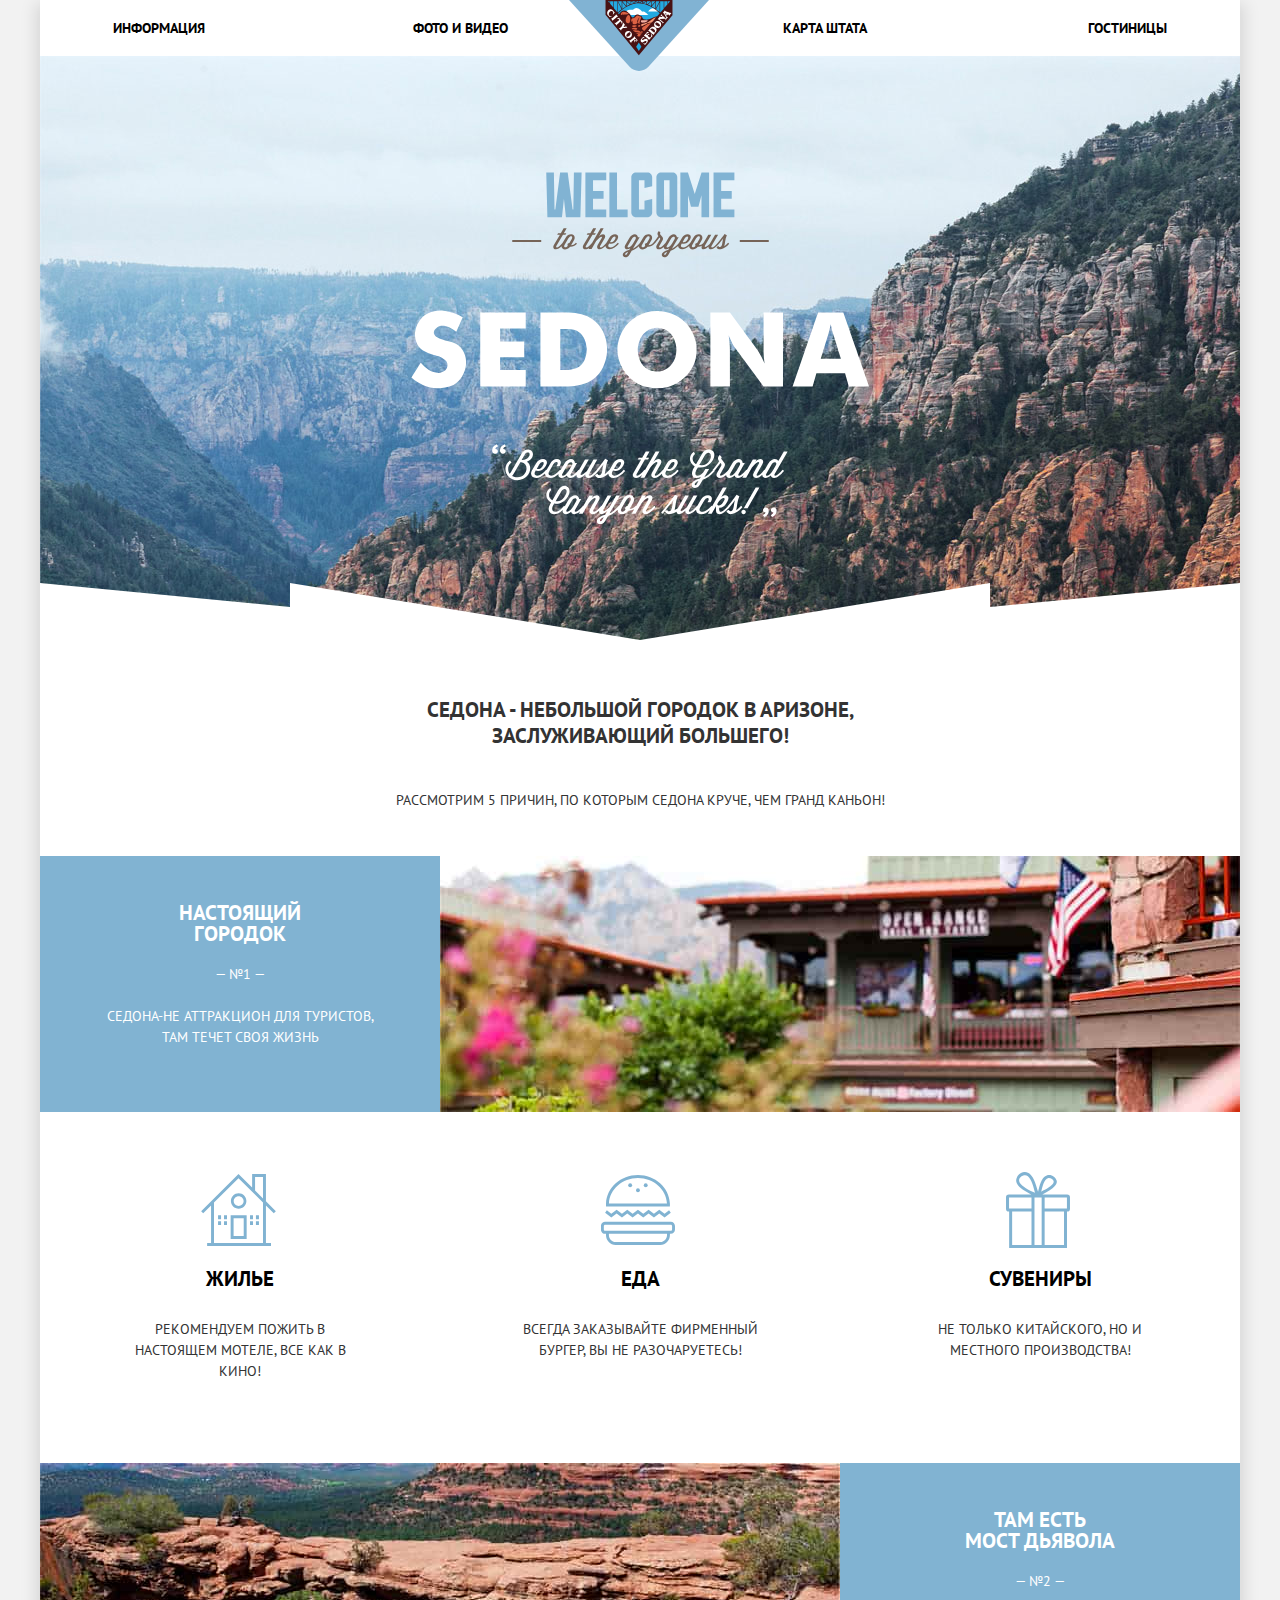
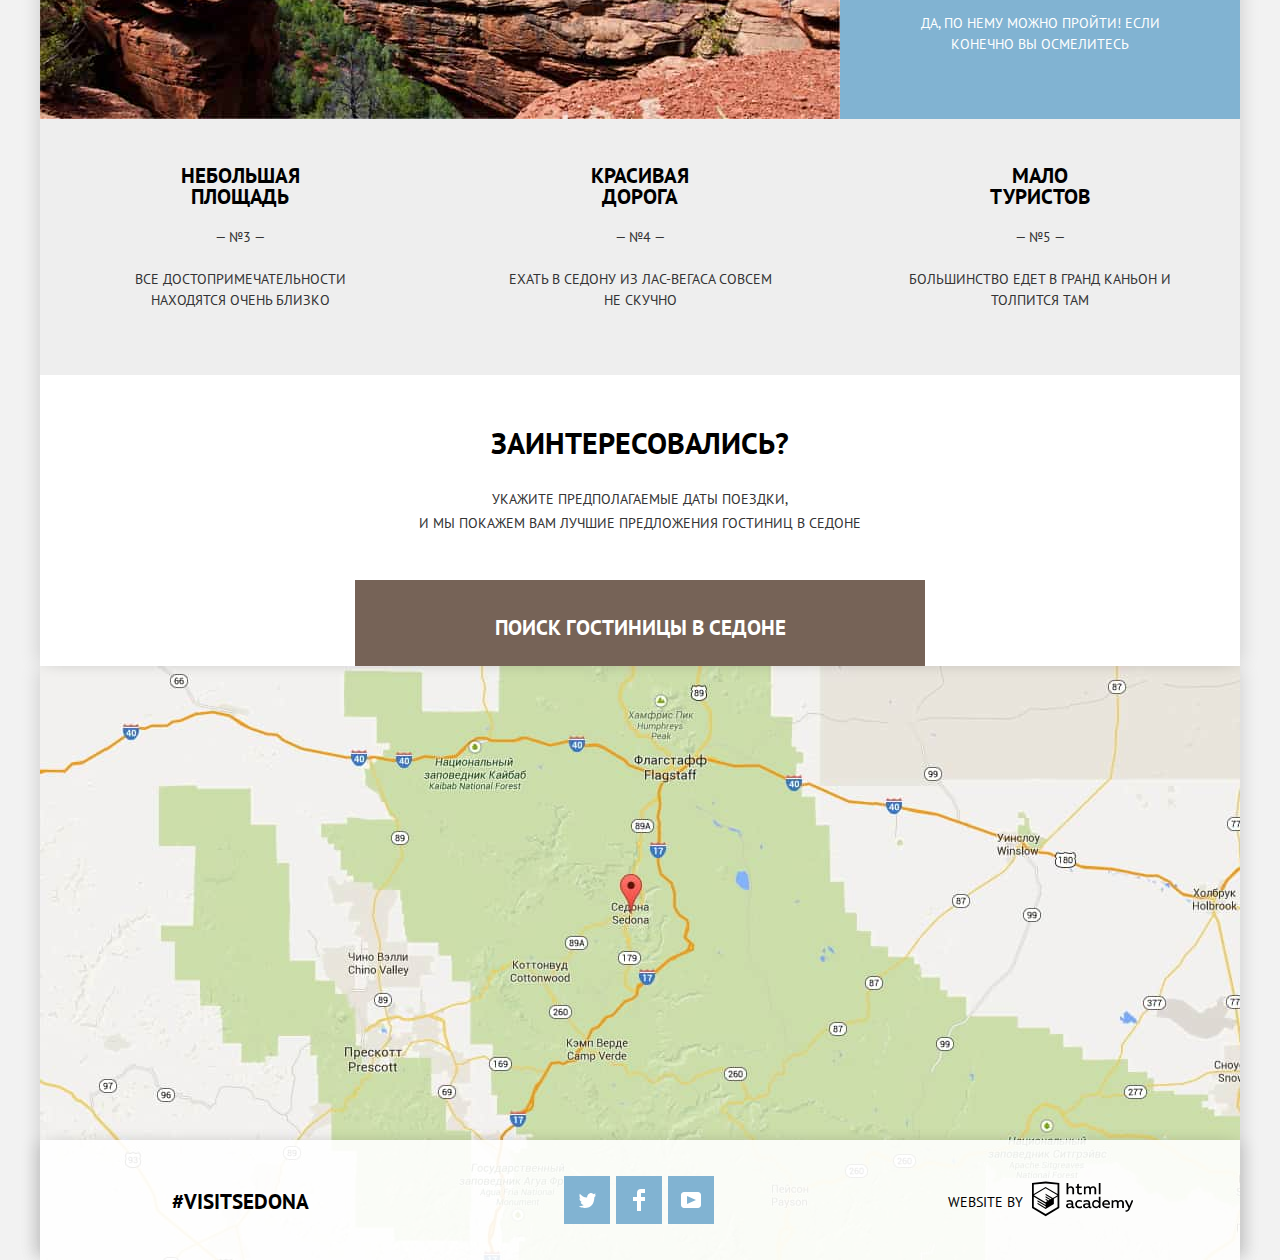
==== commit aaccd300: "поправил по основным критериям" ====
--- a/index.html
+++ b/index.html
@@ -121,23 +121,23 @@
           <form action="https://echo.htmlacademy.ru/" method="POST" class="modal">
             <p class="form-item">
               <label>Дата заезда:
-                <input class="date" type="text" name="arrival" value="2017-04-24">
+                <input class="date" type="text" name="arrival" placeholder="24 АПРЕЛЯ 2017">
               </label>
             </p>
             <p class="form-item">
               <label>Дата выезда:
-                <input class="date" type="text" name="departure" value="2017-07-04">
+                <input class="date" type="text" name="departure" placeholder="4 АПРЕЛЯ 2017">
               </label>
             </p>
             <p class="form-item">
               <label for="grownups" class="grownups">Взрослые:</label>
-              <button type="button" class="button-amount button-minus">-</button>
-              <input class="small-input" id="grownups" size="1" type="text" name="grownups">
-              <button type="button" class="button-amount button-plus">+</button>
+              <button type="button" class="button-amount button-minus">-<span class="visually-hidden">Уменьшить на один</span></button>
+              <input class="small-input" id="grownups" size="1" type="text" name="grownups" placeholder="2">
+              <button type="button" class="button-amount button-plus">+<span class="visually-hidden">Увеличить на один</span></button>
               <label for="children" class="children">Дети:</label>
-              <button type="button" class="button-amount button-minus">-</button>
-              <input class="small-input" id="children" size="1" type="text" name="children">
-              <button type="button" class="button-amount button-plus">+</button>
+              <button type="button" class="button-amount button-minus">-<span class="visually-hidden">Уменьшить на один</span></button>
+              <input class="small-input" id="children" size="1" type="text" name="children" placeholder="0">
+              <button type="button" class="button-amount button-plus">+<span class="visually-hidden">Увеличить на один</span></button>
             </p>
             <button type="submit" class="button button-find">Найти</button>
           </form>
@@ -150,13 +150,13 @@
               <div class="footer-socials-item visit-sedona">#Visitsedona</div>
               <div class="footer-socials-item">
                 <ul class="social-list">
-                  <li class="social-list-item"><a target="_blank" rel="noopener noreferrer" href="#" aria-label="Страница нашего сервиса в Твиттере"></a></li>
-                  <li class="social-list-item"><a target="_blank" rel="noopener noreferrer" href="#" aria-label="Страница нашего сервиса на Фэйсбуке"></a></li>
-                  <li class="social-list-item"><a target="_blank" rel="noopener noreferrer" href="#" aria-label="Страница нашего сервиса на Ютубе"></a></li>
+                  <li class="social-list-item" tabindex="0"><a target="_blank" rel="noopener noreferrer" href="#" aria-label="Страница нашего сервиса в Твиттере"></a></li>
+                  <li class="social-list-item" tabindex="0"><a target="_blank" rel="noopener noreferrer" href="#" aria-label="Страница нашего сервиса на Фэйсбуке"></a></li>
+                  <li class="social-list-item" tabindex="0"><a target="_blank" rel="noopener noreferrer" href="#" aria-label="Страница нашего сервиса на Ютубе"></a></li>
                 </ul>
               </div>
               <a class="developer footer-socials-item" href="https://htmlacademy.ru/intensive/htmlcss" target="_blank" rel="noopener noreferrer">
-                <sup>Website by</sup>
+                <span>Website by</span>
                 <svg xmlns="http://www.w3.org/2000/svg" aria-label="Разработано HTMLAcademy" data-name="Layer 1" viewBox="0 0 113 39" width="101" height="40">
                   <path fill="#000" d="M46.84 28.22a2.07 2.07 0 0 0 .58-.11v1.4a3.41 3.41
                     0 0 1-1.24.22 1.75 1.75 0 0 1-1.75-1 5.08 5.08 0 0 1-3.3 1.13c-1.59
--- a/css/main.css
+++ b/css/main.css
@@ -42,8 +42,7 @@
 
 .site-navigation-item {
     width: 239px;
-    padding: 15px 0;
-    text-align: center;
+    padding: 15px 73px;
 }
 
 .site-navigation-item.current a {
@@ -52,6 +51,16 @@
 
 .site-navigation li:nth-child(2) {
     margin-right: auto;
+}
+
+.site-navigation li:nth-child(2),
+.site-navigation li:nth-child(1) {
+    text-align: left;
+}
+
+.site-navigation li:nth-child(3),
+.site-navigation li:nth-child(4) {
+    text-align: right;
 }
 
 .site-navigation a {
@@ -78,6 +87,7 @@
 .bg-photo {
     width: 1200px;
     height: 584px;
+    background-color: rgb(27, 186, 207);
     background-image:
     url(../img/welcome.svg),
     url(../img/polygon.svg),
@@ -446,9 +456,12 @@
     fill: #bdbbbc;
 }
 
-.developer sup {
-    top: -1.5em;
+.developer span {
+    display: inline-block;
+    font-size: 14px;
     margin-right: 5px;
+    vertical-align: top;
+    padding-top: 10px;
 }
 
 /* КАТАЛОГ */
@@ -553,37 +566,28 @@
     color: rgba(255, 255, 255, 0.3);
 }
 
+.rate {
+    display: flex;
+    margin-left: auto;
+    flex-direction: column;
+    justify-content: space-between;
+}
+
+.star-rating {
+    font-size: 23px;
+    color: #81b3d2;
+    text-align: right;
+    width: 110px;
+    height: 27px;
+}
+
 .rating {
-    position: relative;
-    margin-left: auto;
-    margin-top: auto;
-    text-align: center;
     line-height: 26px;
     color: #666;
-    display: block;
     width: 110px;
     height: 27px;
     background-color: #f2f2f2;
-}
-
-.rating::before {
-    position: absolute;
-    content: "★ ★ ★ ★";
-    font-size: 23px;
-    color: #81b3d2;
-    text-align: end;
-    width: 110px;
-    height: 27px;
-    top: -65px;
-    left: 0;
-}
-
-.rating-second::before {
-    content: "★ ★ ★";
-}
-
-.rating-third::before {
-    content: "★ ★";
+    text-align: center;
 }
 
 /* ФОРМА КАТАЛОГА */
@@ -599,6 +603,7 @@
     justify-content: space-evenly;
     height: 217px;
     width: 100%;
+    background-color: rgb(128, 65, 35);
     background-image: url(../img/catalog-background.jpg);
     background-position: center;
     background-repeat: no-repeat;
@@ -811,7 +816,7 @@
     margin-bottom: 9px;
 }
 
-/* БЛОК СОРИТРОВКИ */
+/* БЛОК СОРТИРОВКИ */
 
 .sorting {
     display: flex;
@@ -916,8 +921,6 @@
 
 .modal {
     display: block;
-    visibility: hidden;
-    opacity: 0;
     padding: 55px;
     width: 569px;
     height: 395px;
@@ -926,14 +929,16 @@
     top: 291px;
     left: 316px;
     background-color: #fff;
-    transform: translate3d(-1px, -395px, 0);
-    transition: 1s ease-out all;
+}
+
+.js {
+    visibility: hidden;
+    opacity: 0;
 }
 
 .modal.show {
     visibility: visible;
     opacity: 1;
-    transform: translate3d(-1px, -0px, 0);
 }
 
 .modal label {
@@ -961,6 +966,7 @@
     background-repeat: no-repeat;
     background-size: 21px 22px;
     border: 2px solid #f2f2f2;
+    vertical-align: top;
 }
 
 .footer-main .date:hover {
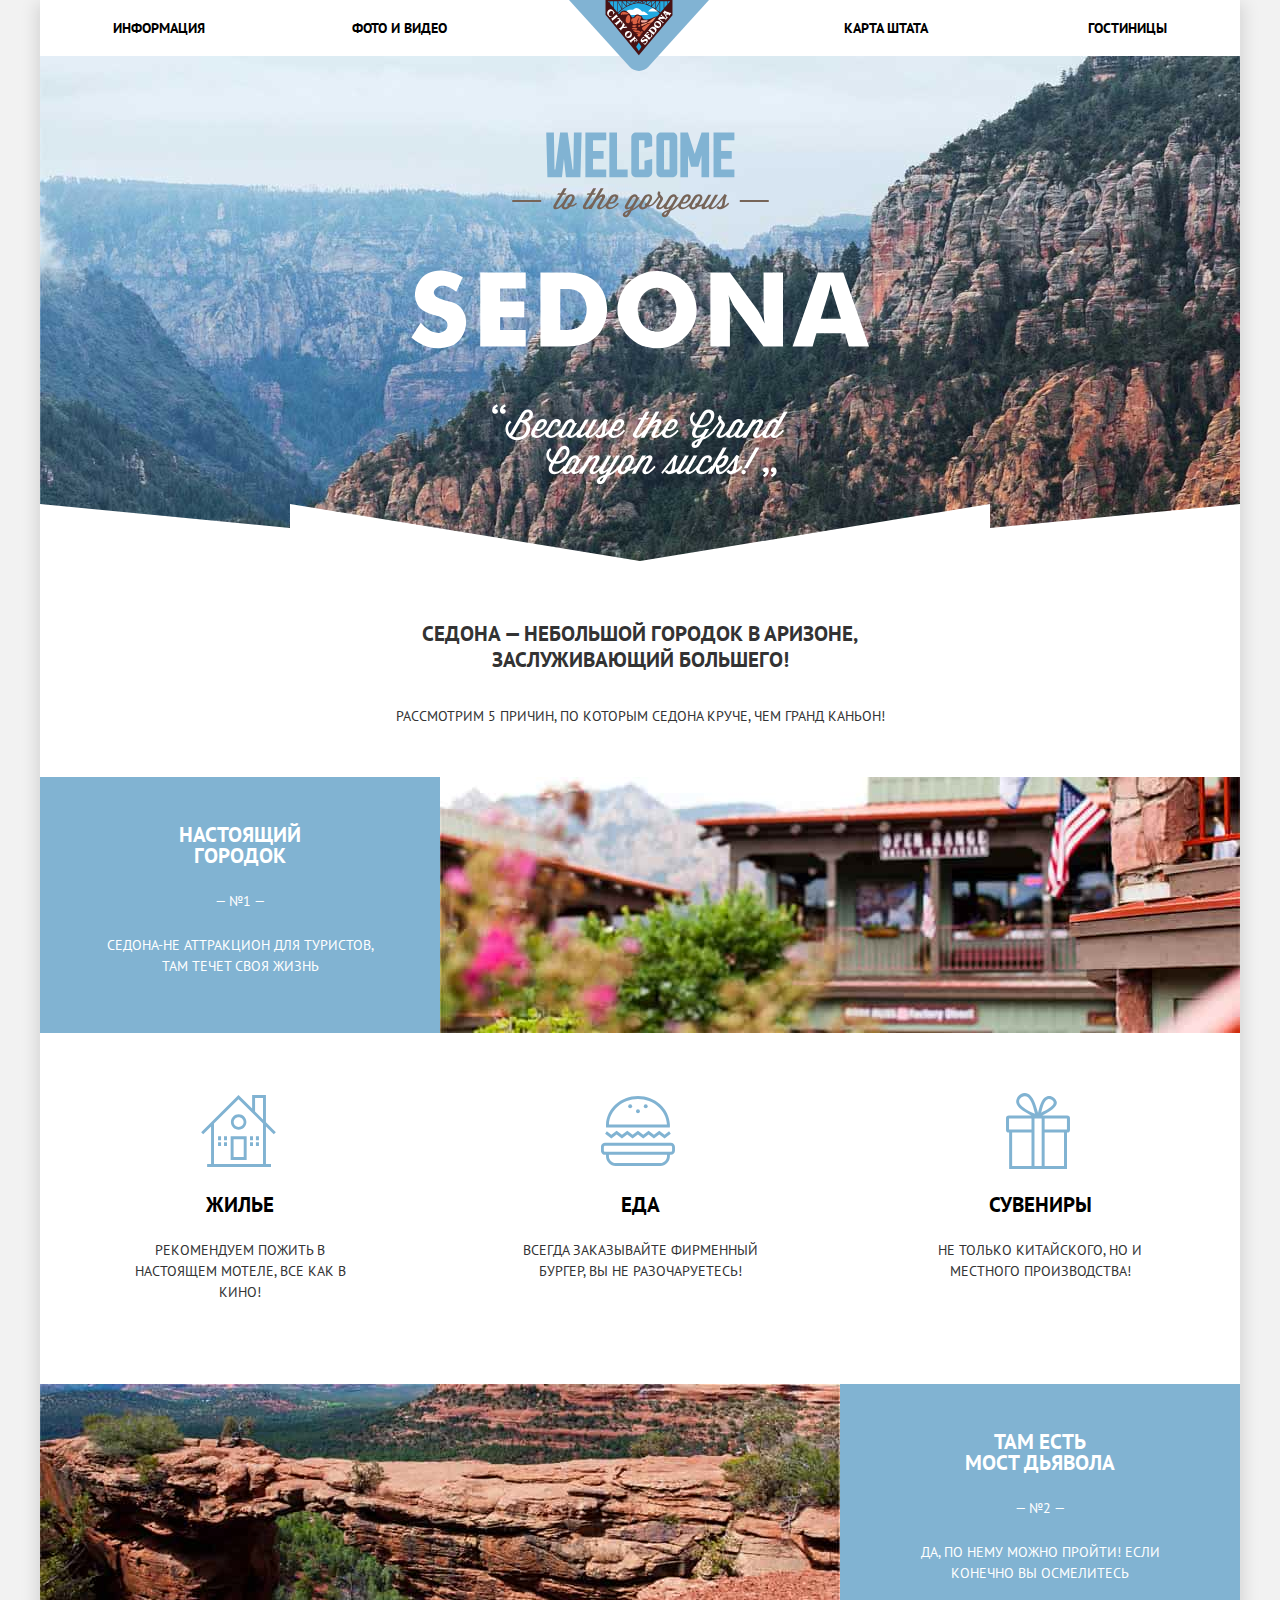
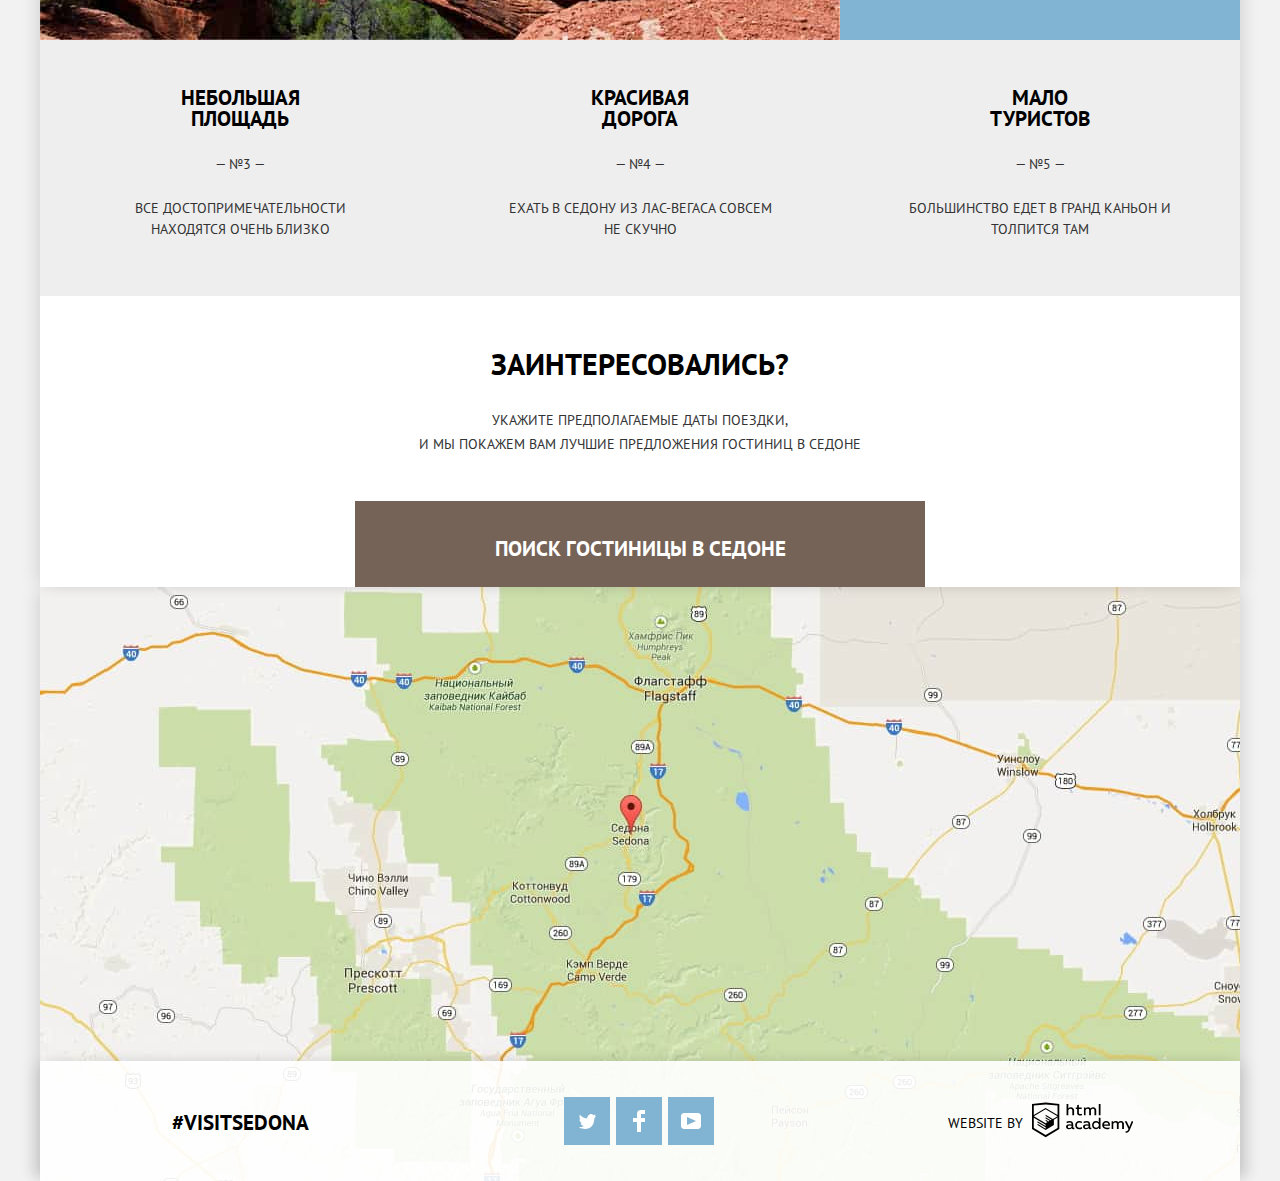
==== commit daf4f1ca: "подогнал по пикселям" ====
--- a/index.html
+++ b/index.html
@@ -48,7 +48,7 @@
         <section class="advantages">
           <h2 class="visually-hidden">Преимущества</h2>
           <div class="text-intro">
-            <p class="intro-primary">Седона - небольшой городок в Аризоне,<br> заслуживающий большего!</p>
+            <p class="intro-primary">Седона — небольшой городок в Аризоне,<br> заслуживающий большего!</p>
             <p class="intro-secondary">Рассмотрим 5 причин, по которым Седона круче, чем Гранд каньон!</p>
           </div>
           <ol class="advantages-list">
@@ -126,7 +126,7 @@
             </p>
             <p class="form-item">
               <label>Дата выезда:
-                <input class="date" type="text" name="departure" placeholder="4 АПРЕЛЯ 2017">
+                <input class="date" type="text" name="departure" placeholder="4 ИЮЛЯ 2017">
               </label>
             </p>
             <p class="form-item">
--- a/css/main.css
+++ b/css/main.css
@@ -38,11 +38,13 @@
     list-style: none;
     display: flex;
     width: 1200px;
+    box-sizing: border-box;
 }
 
 .site-navigation-item {
     width: 239px;
     padding: 15px 73px;
+    box-sizing: border-box;
 }
 
 .site-navigation-item.current a {
@@ -51,6 +53,7 @@
 
 .site-navigation li:nth-child(2) {
     margin-right: auto;
+    padding-right: 68px;
 }
 
 .site-navigation li:nth-child(2),
@@ -86,15 +89,15 @@
 
 .bg-photo {
     width: 1200px;
-    height: 584px;
+    height: 505px;
     background-color: rgb(27, 186, 207);
     background-image:
     url(../img/welcome.svg),
     url(../img/polygon.svg),
     url(../img/background-photo.jpg);
-    background-position: 50% 50%, 50% 100%, 50% 50%;
+    background-position: 50% 50%, 50% 447px, 50% 50%;
     background-repeat: no-repeat, no-repeat, no-repeat;
-    background-size: 459px 353px, 1200px 57px, 1200px 584px;
+    background-size: 459px 353px, 1200px 59px, 1200px 505px;
 }
 
 /*ВСТУПИТЕЛЬНЫЙ ЛОЗУНГ ПОСЛЕ МЕНЮ И КАРТИНКИ*/
@@ -102,8 +105,8 @@
 .text-intro {
     width: 1200px;
     text-align: center;
-    padding-top: 57px;
-    padding-bottom: 43px;
+    padding-top: 60px;
+    padding-bottom: 48px;
 }
 
 .intro-primary,
@@ -115,7 +118,7 @@
     font-size: 21px;
     font-weight: bold;
     text-align: center;
-    margin-bottom: 38px;
+    margin-bottom: 30px;
 }
 
 .intro-secondary {
@@ -188,8 +191,8 @@
     width: 400px;
     text-align: center;
     padding: 0 60px;
-    padding-top: 46px;
-    padding-bottom: 64px;
+    padding-top: 47px;
+    padding-bottom: 56px;
     background-color: #eee;
     color: #000;
 }
@@ -241,7 +244,8 @@
     font-size: 14px;
     line-height: 21px;
     text-align: center;
-    margin-bottom: 21px;
+    margin-bottom: 23px;
+    margin-top: 25px;
 }
 
 /* ПОДРАЗДЕЛ ПРЕИМУЩЕСТВ */
@@ -262,6 +266,7 @@
     padding-bottom: 81px;
     text-align: center;
     position: relative;
+    box-sizing: border-box;
 }
 
 .features-list-item::before {
@@ -296,7 +301,8 @@
 
 .features-list-item h3 {
     color: #000;
-    margin-bottom: 30px;
+    margin-bottom: 25px;
+    margin-top: 5px;
 }
 
 /* БЛОК ПОИСКА */
@@ -634,6 +640,11 @@
     list-style: none;
     padding: 0;
     margin: 0;
+    margin-top: 10px;
+}
+
+.input-list2 {
+    margin-left: -8px;
 }
 
 .input-list li {
@@ -677,85 +688,85 @@
 /* ФИЛЬТР КАТАЛОГА */
 
 .filter-range {
-  width: 330px;
-
-  color: #ffffff;
-  text-transform: uppercase;
+    width: 318px;
+    color: #ffffff;
+    text-transform: uppercase;
+    margin-top: 3px;
 }
 
 .price-controls {
-  position: relative;
-  box-sizing: border-box;
-  height: 36px;
-  margin-bottom: 20px;
-  vertical-align: top;
-  font-size: 0;
-  border: 2px solid #ffffff;
-  border-radius: 2px;
+    position: relative;
+    box-sizing: border-box;
+    height: 36px;
+    margin-bottom: 20px;
+    vertical-align: top;
+    font-size: 0;
+    border: 2px solid #ffffff;
+    border-radius: 2px;
 }
 
 .price-controls::after {
-  content: "";
-  position: absolute;
-  top: 50%;
-  left: 50%;
-  width: 2px;
-  height: 22px;
-  background: #ffffff;
-  transform: translate(-50%, -50%);
+    content: "";
+    position: absolute;
+    top: 50%;
+    left: 50%;
+    width: 2px;
+    height: 22px;
+    background: #ffffff;
+    transform: translate(-50%, -50%);
 }
 
 .price-controls label {
-  display: inline-block;
-  font-size: 14px;
-  line-height: 32px;
-  cursor: pointer;
+    display: inline-block;
+    font-size: 14px;
+    line-height: 32px;
+    cursor: pointer;
 }
 
 .price-controls .min-price,
 .price-controls .max-price {
-  width: 90px;
-  padding-left: 65px;
-  height: 36px;
+    width: 90px;
+    padding-left: 65px;
+    height: 36px;
 }
 
 .price-controls input {
-  width: 50px;
-  margin: 0;
-  height: 30px;
-  color: inherit;
-  font: inherit;
-  background: none;
-  border: none;
-  vertical-align: top;
+    width: 50px;
+    margin: 0;
+    height: 30px;
+    color: inherit;
+    font: inherit;
+    background: none;
+    border: none;
+    vertical-align: top;
 }
 
 .range-controls {
-  position: relative;
-  margin-bottom: 32px;
+    position: relative;
+    margin-bottom: 32px;
 }
 
 .range-controls .scale {
-  height: 2px;
-  background: rgba(255, 255, 255, 0.3);
+    height: 2px;
+    background: rgba(255, 255, 255, 0.3);
 }
 
 .range-controls .bar {
-  width: 80%;
-  height: 2px;
-  background: #ffffff;
+    width: 80%;
+    height: 2px;
+    background: #ffffff;
 }
 
 .range-toggle {
-  position: absolute;
-  top: -9px;
-  width: 20px;
-  height: 20px;
-  background-color: #fff;
-  border: 0;
-  border-radius: 50%;
-  box-shadow: 0 2px 1px 0 rgba(88, 88, 88, 0.651);
-  cursor: pointer;
+    position: absolute;
+    top: -9px;
+    width: 20px;
+    height: 20px;
+    background-color: #fff;
+    border: 0;
+    border-radius: 50%;
+    box-shadow: 0 2px 1px 0 rgba(88, 88, 88, 0.651);
+    cursor: pointer;
 }
 
 .range-toggle::before {
@@ -770,8 +781,8 @@
 }
 
 .range-toggle:hover {
-  width: 22px;
-  height: 22px;
+    width: 22px;
+    height: 22px;
 }
 
 .range-toggle:hover::before {
@@ -780,31 +791,30 @@
 }
 
 .range-toggle-min {
-  left: 0;
+    left: 0;
 }
 
 .range-toggle-max {
-  left: 80%;
+    left: 80%;
 }
 
 .btn-transparent {
-  display: block;
-  margin: 0 auto;
-  padding: 6px 35px;
-  font-size: 14px;
-  line-height: 20px;
-  color: #ffffff;
-  text-transform: uppercase;
-  background: transparent;
-  border: 2px solid #ffffff;
-  border-radius: 2px;
-  cursor: pointer;
+    display: block;
+    margin: 0 auto;
+    padding: 6px 35px;
+    font-size: 14px;
+    line-height: 20px;
+    color: #ffffff;
+    text-transform: uppercase;
+    background: transparent;
+    border: 2px solid #ffffff;
+    border-radius: 2px;
+    cursor: pointer;
 }
 
 .btn-transparent:hover {
-  color: #000000;
-
-  background: #ffffff;
+    color: #000000;
+    background: #ffffff;
 }
 
 .filters-form .max-price,
@@ -922,6 +932,7 @@
 .modal {
     display: block;
     padding: 55px;
+    padding-top: 35px;
     width: 569px;
     height: 395px;
     box-sizing: border-box;
@@ -929,6 +940,7 @@
     top: 291px;
     left: 316px;
     background-color: #fff;
+    box-shadow: 8px 0 15px -3px rgba(0, 1, 1, 0.1), -8px 0 15px -3px rgba(0, 1, 1, 0.1);
 }
 
 .js {
@@ -1028,6 +1040,7 @@
     font-weight: bold;
     color: #fff;
     text-transform: uppercase;
+    margin-top: 25px;
 }
 
 .button-find:hover,
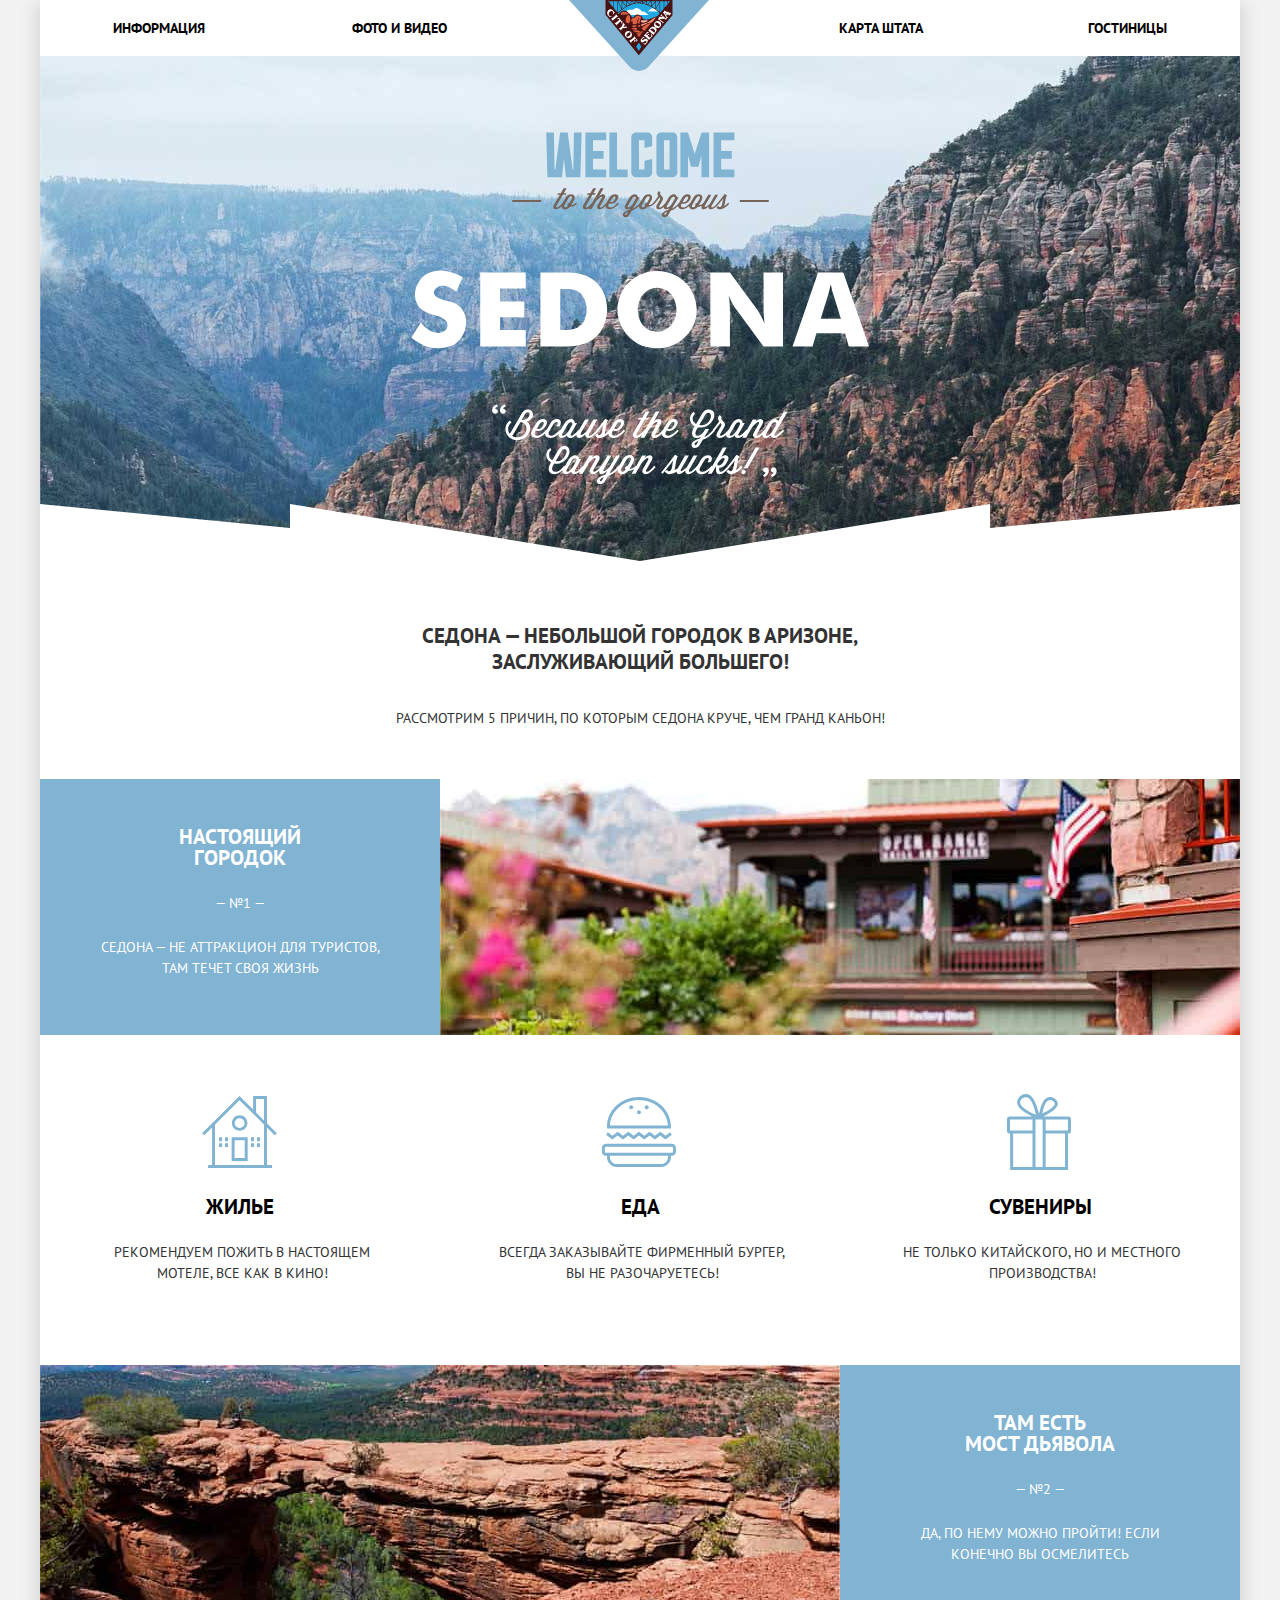
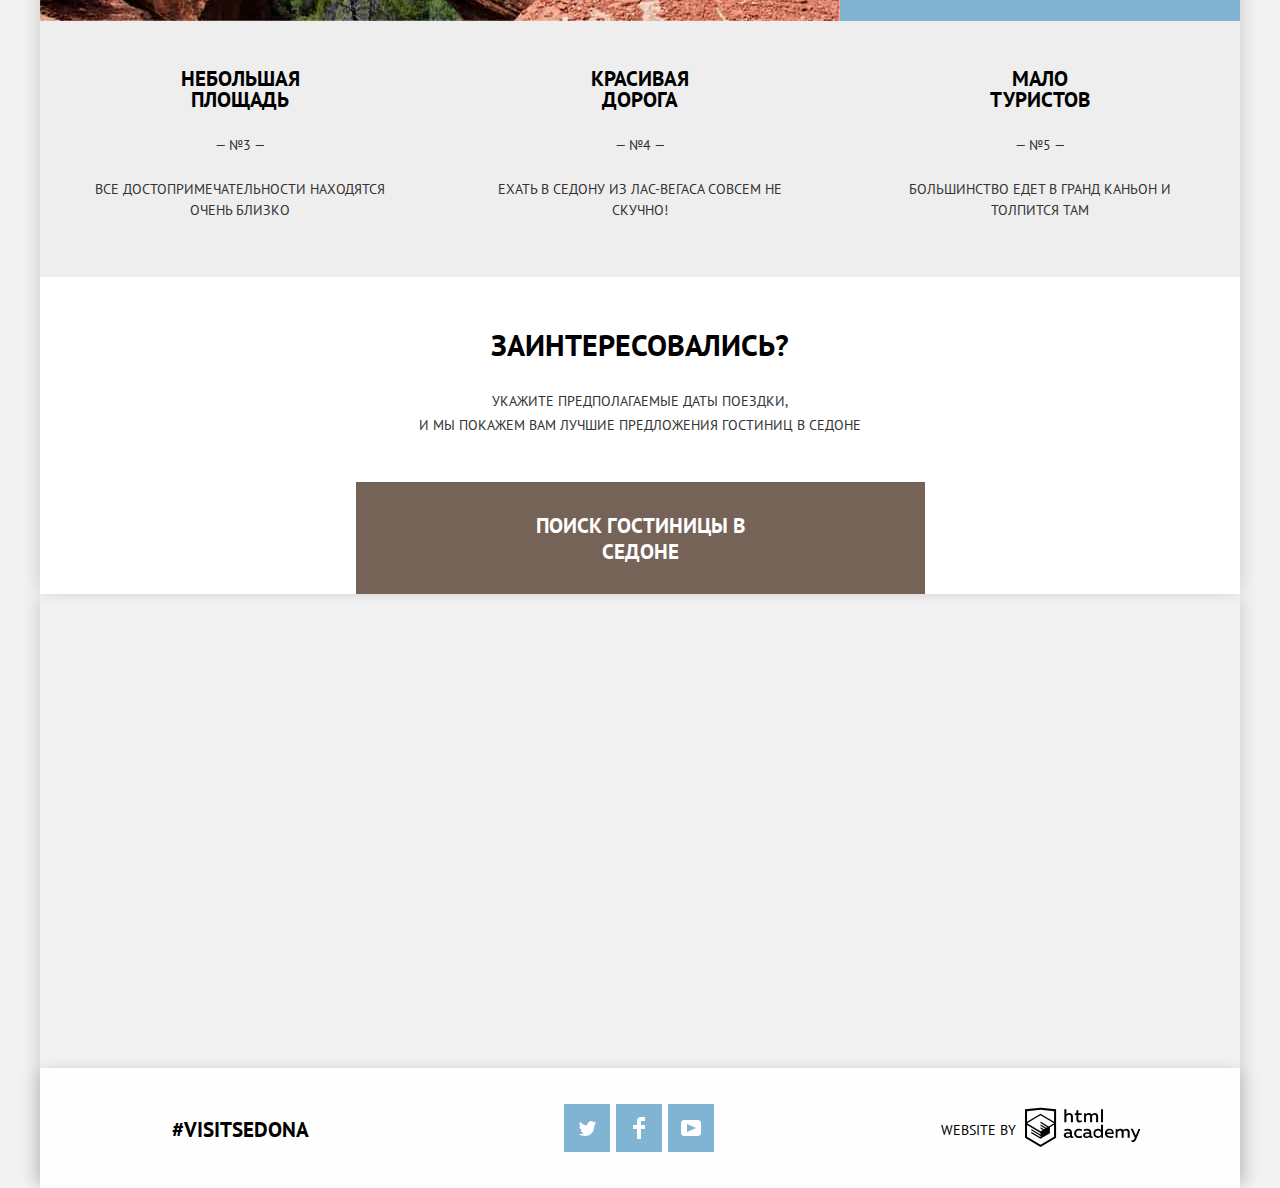
==== commit c17c9e59: "правки после первой попытки" ====
--- a/index.html
+++ b/index.html
@@ -5,7 +5,7 @@
     <meta name="viewport" content="width=device-width, initial-scale=1.0">
     <meta http-equiv="X-UA-Compatible" content="ie=edge">
     <link rel="stylesheet" href="css/normalize.css">
-    <link rel="stylesheet" href="css/main.css">
+    <link rel="stylesheet" href="css/main.min.css">
     <link href="https://fonts.googleapis.com/css?family=PT+Sans:400,700&amp;subset=cyrillic" rel="stylesheet">
     <title>Отдых в Седоне</title>
   </head>
@@ -48,7 +48,7 @@
         <section class="advantages">
           <h2 class="visually-hidden">Преимущества</h2>
           <div class="text-intro">
-            <p class="intro-primary">Седона — небольшой городок в Аризоне,<br> заслуживающий большего!</p>
+            <p class="intro-primary">Седона — небольшой городок в Аризоне, заслуживающий большего!</p>
             <p class="intro-secondary">Рассмотрим 5 причин, по которым Седона круче, чем Гранд каньон!</p>
           </div>
           <ol class="advantages-list">
@@ -56,7 +56,7 @@
               <div class="advantages-text-block advantages-text-block-left">
                 <h3>Настоящий<br> городок</h3>
                 <span>— №1 —</span>
-                <p>Седона-не аттракцион для туристов, там течет своя жизнь</p>
+                <p>Седона — не аттракцион для туристов, там течет своя жизнь</p>
               </div>
             </li>
             <li class="advantages-list-item">
@@ -77,7 +77,7 @@
               <div class="advantages-text-block">
                 <h3>Красивая<br> дорога</h3>
                 <span>— №4 —</span>
-                <p>Ехать в Седону из Лас-Вегаса совсем не скучно</p>
+                <p>Ехать в Седону из Лас-Вегаса совсем не скучно!</p>
               </div>
             </li>
             <li class="advantages-list-item">
@@ -121,22 +121,22 @@
           <form action="https://echo.htmlacademy.ru/" method="POST" class="modal">
             <p class="form-item">
               <label>Дата заезда:
-                <input class="date" type="text" name="arrival" placeholder="24 АПРЕЛЯ 2017">
+                <input class="date" type="text" name="arrival" placeholder="24 АПРЕЛЯ 2017" required>
               </label>
             </p>
             <p class="form-item">
               <label>Дата выезда:
-                <input class="date" type="text" name="departure" placeholder="4 ИЮЛЯ 2017">
+                <input class="date" type="text" name="departure" placeholder="4 ИЮЛЯ 2017" required>
               </label>
             </p>
             <p class="form-item">
               <label for="grownups" class="grownups">Взрослые:</label>
               <button type="button" class="button-amount button-minus">-<span class="visually-hidden">Уменьшить на один</span></button>
-              <input class="small-input" id="grownups" size="1" type="text" name="grownups" placeholder="2">
+              <input class="small-input" id="grownups" size="1" type="text" name="grownups" placeholder="2" required>
               <button type="button" class="button-amount button-plus">+<span class="visually-hidden">Увеличить на один</span></button>
               <label for="children" class="children">Дети:</label>
               <button type="button" class="button-amount button-minus">-<span class="visually-hidden">Уменьшить на один</span></button>
-              <input class="small-input" id="children" size="1" type="text" name="children" placeholder="0">
+              <input class="small-input" id="children" size="1" type="text" name="children" placeholder="0" required>
               <button type="button" class="button-amount button-plus">+<span class="visually-hidden">Увеличить на один</span></button>
             </p>
             <button type="submit" class="button button-find">Найти</button>
@@ -144,7 +144,8 @@
           <!--MAP-->
         </section>
         <div class="footer-map">
-          <img class="map" src="img/map.jpg" alt="Как до нас добраться" width="1200" height="594">
+          <iframe class="map" src="https://www.google.com/maps/embed?pb=!1m18!1m12!1m3!1d104456.5819924801!2d-111.70579096028374!3d35.10001358867439!2m3!1f0!2f0!3f0!3m2!1i1024!2i768!4f13.1!3m3!1m2!1s0x872da132f942b00d%3A0x5548c523fa6c8efd!2z0KHQtdC00L7QvdCwLCDQkNGA0LjQt9C-0L3QsCA4NjMzNiwg0KHQqNCQ!5e0!3m2!1sru!2sru!4v1552924135615" width="1200" height="594" frameborder="0" style="border:0" allowfullscreen></iframe>
+          <!-- <img class="map" src="img/map.jpg" alt="Как до нас добраться" width="1200" height="594"> -->
             <section class="footer-socials footer-socials-index">
               <h2 class="visually-hidden">Мы в соцсетях</h2>
               <div class="footer-socials-item visit-sedona">#Visitsedona</div>
@@ -157,7 +158,7 @@
               </div>
               <a class="developer footer-socials-item" href="https://htmlacademy.ru/intensive/htmlcss" target="_blank" rel="noopener noreferrer">
                 <span>Website by</span>
-                <svg xmlns="http://www.w3.org/2000/svg" aria-label="Разработано HTMLAcademy" data-name="Layer 1" viewBox="0 0 113 39" width="101" height="40">
+                <svg xmlns="http://www.w3.org/2000/svg" aria-label="Разработано HTMLAcademy" data-name="Layer 1" viewBox="0 0 113 39" width="115" height="41">
                   <path fill="#000" d="M46.84 28.22a2.07 2.07 0 0 0 .58-.11v1.4a3.41 3.41
                     0 0 1-1.24.22 1.75 1.75 0 0 1-1.75-1 5.08 5.08 0 0 1-3.3 1.13c-1.59
                     0-3.06-.87-3.06-2.68 0-2.24 2.08-2.93 3.9-2.93a11.63 11.63 0 0 1
@@ -200,6 +201,6 @@
         </div>
       </footer>
     </div>
-    <script src="js/modal.js"></script>
+    <script src="js/modal.min.js"></script>
   </body>
 </html>
--- a/css/main.min.css
+++ b/css/main.min.css
@@ -0,0 +1 @@
+.visually-hidden{position:absolute;clip:rect(0 0 0 0);width:1px;height:1px;margin:-1px}body{margin:0;padding:0;font-family:"PT Sans","Arial",sans-serif;font-size:14px;line-height:26px;font-weight:400;font-style:normal;font-stretch:normal;text-transform:uppercase;color:#333;background-color:#f2f2f2}.container{position:relative;width:1200px;margin:0 auto;background-color:#fff;-webkit-box-shadow:8px 0 15px -3px rgba(0,1,1,.1),-8px 0 15px -3px rgba(0,1,1,.1);box-shadow:8px 0 15px -3px rgba(0,1,1,.1),-8px 0 15px -3px rgba(0,1,1,.1)}.site-navigation{margin:0;padding:0;list-style:none;display:-webkit-box;display:-ms-flexbox;display:flex;width:1200px;-webkit-box-sizing:border-box;box-sizing:border-box}.site-navigation-item{width:239px;padding:15px 73px;-webkit-box-sizing:border-box;box-sizing:border-box}.site-navigation-item.current a{color:#766357}.site-navigation li:nth-child(2){margin-right:auto;padding-right:68px}.site-navigation li:nth-child(2),.site-navigation li:nth-child(1){text-align:left}.site-navigation li:nth-child(3),.site-navigation li:nth-child(4){text-align:right}.site-navigation-item:nth-child(3) a{margin-right:5px}.site-navigation a{font-weight:700;text-decoration:none;color:#000}.site-navigation a:hover,.site-navigation a:focus{color:#81b3d2}.site-navigation a:active{color:rgba(0,0,0,.3)}.main-header-logo{position:absolute;top:0;left:529px}.bg-photo{width:1200px;height:505px;background-color:rgb(27,186,207);background-image:url(../img/welcome.svg),url(../img/polygon.svg),url(../img/background-photo.jpg);background-position:50% 50%,50% 447px,50% 50%;background-repeat:no-repeat,no-repeat,no-repeat;background-size:459px 353px,1200px 59px,1200px 505px}.text-intro{width:1200px;text-align:center;padding-top:62px;padding-bottom:48px}.intro-primary,.intro-secondary{margin:0}.intro-primary{width:440px;font-size:21px;font-weight:700;text-align:center;margin:0 auto;margin-bottom:30px}.intro-secondary{font-size:14px;font-weight:400;text-align:center}.advantages-list{display:-webkit-box;display:-ms-flexbox;display:flex;-ms-flex-wrap:wrap;flex-wrap:wrap;list-style:none;margin:0;padding:0;width:1200px}.advantages-list-item{width:400px;min-height:256px;text-align:center}.advantages-list-item:first-child,.advantages-list-item:nth-child(2){-ms-flex-preferred-size:100%;flex-basis:100%}.advantages-list-item:last-child{-webkit-box-ordinal-group:3;-ms-flex-order:2;order:2}.advantages-list-item:nth-child(1){-webkit-box-ordinal-group:2;-ms-flex-order:1;order:1;background-color:rgb(158,120,92);background-image:url(../img/layer-10.jpg);background-position:center right;background-repeat:no-repeat}.advantages-list-item:nth-child(2){-webkit-box-ordinal-group:4;-ms-flex-order:3;order:3;background-color:rgb(130,81,57);background-image:url(../img/layer-5.jpg);background-position:center left;background-repeat:no-repeat}.advantages-list-item:nth-child(3){-webkit-box-ordinal-group:5;-ms-flex-order:4;order:4}.advantages-list-item:nth-child(4){-webkit-box-ordinal-group:6;-ms-flex-order:5;order:5}.advantages-list-item:nth-child(5){-webkit-box-ordinal-group:7;-ms-flex-order:6;order:6}.advantages-list-item img,.advantages-text-block{margin:0;padding:0}.advantages-text-block{-webkit-box-sizing:border-box;box-sizing:border-box;width:400px;text-align:center;padding:0 48px;padding-top:47px;padding-bottom:56px;background-color:#eee;color:#000}.advantages-text-block p,.advantages-text-block span{color:#333}.advantages-text-block-right{display:block;margin-left:auto;background-color:#81b3d2;color:#fff}.advantages-text-block-left{display:block;margin-right:auto;background-color:#81b3d2;color:#fff}.advantages-text-block-left p,.advantages-text-block-left span,.advantages-text-block-right p,.advantages-text-block-right span{color:#fff}.advantages-list-item h3{font-size:21px;line-height:21px;text-align:center;margin:0;margin-bottom:20px;font-weight:700}.advantages-list-item p{font-size:14px;line-height:21px;margin:0}.advantages-list-item span{display:block;font-size:14px;line-height:21px;text-align:center;margin-bottom:23px;margin-top:25px}.features-list{display:-webkit-box;display:-ms-flexbox;display:flex;list-style:none;margin:0;padding:0;width:1200px;text-align:center}.features-list-item{width:400px;padding:0 59px;padding-top:156px;padding-bottom:81px;text-align:center;position:relative;-webkit-box-sizing:border-box;box-sizing:border-box}.features-list-item::before{position:absolute;top:59px;left:161px;content:"";width:76px;height:76px}.features-list-item:first-child::before{background-image:url(../img/home.svg);background-size:75px 72px;background-position:center;background-repeat:no-repeat}.features-list-item:last-child::before{background-image:url(../img/souvenirs.svg);background-size:64px 76px;background-position:center;background-repeat:no-repeat}.features-list-item:nth-child(2)::before{background-image:url(../img/food.svg);background-size:74px 70px;background-position:center;background-repeat:no-repeat}.features-list-item h3{color:#000;margin-bottom:25px;margin-top:5px}.features-list-item p{min-width:286px}.search-section{text-align:center;padding-top:50px;position:relative}.search-section p{font-size:14px;line-height:24px;margin:0;margin-top:25px;margin-bottom:45px}.search-section strong{font-size:30px;line-height:36px;font-weight:700;color:#000}.button-search{width:569px;font:inherit;text-transform:uppercase;color:#fff;font-weight:700;font-size:21px;padding-top:31px;padding-bottom:29px;padding-left:140px;padding-right:139px;background-color:#766357;border:0;min-height:86px;-webkit-box-sizing:border-box;box-sizing:border-box}.button-search:hover,.button-search:focus{background-color:#604e43}.button-search:active{background-color:#503e33;color:rgba(255,255,255,.3)}.footer-socials{display:-webkit-box;display:-ms-flexbox;display:flex;height:120px;-ms-flex-preferred-size:400px;flex-basis:400px;width:1200px;background-color:rgba(255,255,255,.9)}.footer-socials-item{width:400px;text-align:center}.social-list{display:-webkit-box;display:-ms-flexbox;display:flex;padding:0;margin:0;width:150px;-webkit-box-pack:justify;-ms-flex-pack:justify;justify-content:space-between;list-style:none}.footer-socials div{padding:36px 124px;margin:0;-webkit-box-sizing:border-box;box-sizing:border-box}.footer-socials .visit-sedona{font-size:21px;height:21px;margin:0 auto;margin-top:51px;padding:0;line-height:21px;font-weight:700;color:#000}.social-list-item{width:46px;height:48px;background-color:#81b3d2}.social-list-item:hover,.social-list-item:focus{background-color:#669ec0}.social-list-item:active{background-color:#5496bd}.social-list-item:first-child{background-image:url(../img/twitter.svg);background-position:center;background-repeat:no-repeat;background-size:17px 15px}.social-list-item:first-child:active{background-image:url(../img/twitter1.svg)}.social-list-item:nth-child(2){background-image:url(../img/facebook.svg);background-position:center;background-repeat:no-repeat;background-size:12px 22px}.social-list-item:nth-child(2):active{background-image:url(../img/facebook1.svg)}.social-list-item:last-child{background-image:url(../img/youtube.svg);background-position:center;background-repeat:no-repeat;background-size:20px 16px}.social-list-item:last-child:active{background-image:url(../img/youtube1.svg)}.developer{margin-top:39px;margin-bottom:40px;text-align:center;text-decoration:none;color:#000;font-size:14px;line-height:26px}.developer:hover path,.developer:focus path{fill:#81b3d2}.developer:active path{fill:#bdbbbc}.developer span{display:inline-block;font-size:14px;margin-right:5px;vertical-align:top;padding-top:10px}.main-catalog{min-height:calc(100vh - 175px)}.catalog-list{margin:0;padding:0;list-style:none}.catalog-item{width:100%;min-height:151px;display:-webkit-box;display:-ms-flexbox;display:flex;padding:30px 74px;border-top:1px solid #e5e5e5;-webkit-box-sizing:border-box;box-sizing:border-box}.catalog-item:hover h3{color:#81b3d2}.catalog-item:last-child{border-bottom:1px solid #e5e5e5}.catalog-item img{margin-right:30px}.catalog-item h3{margin:0;line-height:21px;font-size:21px;margin-bottom:11px;-ms-flex-preferred-size:100%;flex-basis:100%;font-weight:700}.catalog-item-description{display:-webkit-box;display:-ms-flexbox;display:flex;-ms-flex-wrap:wrap;flex-wrap:wrap;-webkit-box-pack:justify;-ms-flex-pack:justify;justify-content:space-between;width:260px;min-height:90px}.catalog-item-description span{display:block;line-height:14px;font-size:14px;color:#333}.button{display:inline-block;vertical-align:top;text-align:center;font-size:14px;color:#fff;font-weight:700;text-decoration:none;padding:0;margin:0;margin-top:15px}.button-info{background-color:#81b3d2;width:110px;height:27px}.button-info:hover,.button-info:focus{background-color:#669ec0}.button-info:active{background-color:#5496bd;color:rgba(255,255,255,.3)}.button-book{background-color:#766357;width:142px;height:27px}.button-book:hover,.button-book:focus{background-color:#604e43}.button-book:active{background-color:#503e33;color:rgba(255,255,255,.3)}.rate{display:-webkit-box;display:-ms-flexbox;display:flex;margin-left:auto;-webkit-box-orient:vertical;-webkit-box-direction:normal;-ms-flex-direction:column;flex-direction:column;-webkit-box-pack:justify;-ms-flex-pack:justify;justify-content:space-between}.star-rating{font-size:23px;color:#81b3d2;text-align:right;width:110px;height:27px}.rating{line-height:26px;color:#666;width:110px;height:27px;background-color:#f2f2f2;text-align:center}.infrastructure,.type-of-housing,.prices{margin:0;padding:0;border:0}.filters-form{display:-webkit-box;display:-ms-flexbox;display:flex;-webkit-box-pack:space-evenly;-ms-flex-pack:space-evenly;justify-content:space-evenly;height:217px;width:100%;background-color:rgb(128,65,35);background-image:url(../img/catalog-background.jpg);background-position:center;background-repeat:no-repeat;color:#fff;padding-top:25px;padding-bottom:40px;padding-left:72px;padding-right:72px;-webkit-box-sizing:border-box;box-sizing:border-box}.filters-form legend{display:block;margin-bottom:20px;font-size:16px;line-height:21px;font-weight:700;-webkit-box-sizing:content-box;box-sizing:content-box}.legend1{margin-top:7px}.legend2{margin-left:-8px}.filters-form label{display:block;font-size:14px;line-height:21px}.input-list{list-style:none;padding:0;margin:0;margin-top:10px}.input-list label{position:relative;padding-left:40px;margin-left:-1px}.input-list2{margin-left:-8px}.input-list li{margin-bottom:23px}.input-list input[type="checkbox"] + label::before{position:absolute;content:"";left:-2px;top:-1px;width:27px;height:23px;background-image:url(../img/checkboxoff.svg);background-repeat:no-repeat;background-position:center}.input-list input[type="checkbox"]:checked + label::before{background-image:url(../img/checkboxon.svg);left:0}.input-list input[type="checkbox"]:disabled + label::before,.input-list input[type="checkbox"]:disabled + label{opacity:.4}.type-of-housing,.infrastructure{-ms-flex-preferred-size:25%;flex-basis:25%;-ms-flex-negative:0;flex-shrink:0}.prices{-ms-flex-preferred-size:50%;flex-basis:50%;padding-left:210px}.filter-range{width:318px;color:#fff;text-transform:uppercase;margin-top:3px}.price-controls{position:relative;-webkit-box-sizing:border-box;box-sizing:border-box;height:36px;margin-bottom:20px;vertical-align:top;font-size:0;border:2px solid #fff;border-radius:2px}.price-controls::after{content:"";position:absolute;top:50%;left:50%;width:2px;height:22px;background:#fff;-webkit-transform:translate(-50%,-50%);-ms-transform:translate(-50%,-50%);transform:translate(-50%,-50%)}.price-controls label{display:inline-block;vertical-align:top;font-size:14px;line-height:32px;cursor:pointer}.price-controls .min-price,.price-controls .max-price{width:90px;padding-left:65px;height:36px}.price-controls input{width:50px;margin:0;height:30px;color:inherit;font:inherit;background:none;border:none;vertical-align:top}.range-controls{position:relative;margin-bottom:32px}.range-controls .scale{height:2px;background:rgba(255,255,255,.3)}.range-controls .bar{width:80%;height:2px;background:#fff}.range-toggle{position:absolute;top:-9px;width:20px;height:20px;background-color:#fff;border:0;border-radius:50%;-webkit-box-shadow:0 2px 1px 0 rgba(88,88,88,.651);box-shadow:0 2px 1px 0 rgba(88,88,88,.651);cursor:pointer}.range-toggle::before{position:absolute;content:"";width:4px;height:4px;top:8px;left:8px;border-radius:50%;background-color:#ababab}.range-toggle:hover{width:22px;height:22px;top:-10px}.range-toggle:hover::before{top:9px;left:9px}.range-toggle-min{left:0}.range-toggle-max{left:80%}.btn-transparent{display:block;margin:0 auto;padding:6px 35px;font-size:14px;line-height:20px;color:#fff;text-transform:uppercase;background:transparent;border:2px solid #fff;border-radius:2px;cursor:pointer}.btn-transparent:hover{color:#000;background:#fff}.filters-form .max-price,.filters-form .min-price{margin:0}.filters-form .prices-heading{margin-bottom:9px}.sorting{display:-webkit-box;display:-ms-flexbox;display:flex;width:100%;height:85px;padding:25px 72px;padding-top:30px;-webkit-box-sizing:border-box;box-sizing:border-box;vertical-align:bottom;word-spacing:-.36em}.arrows{margin-left:auto}.sorting b,.sorting span,.sorting a{word-spacing:normal}.sorting span,.sorting span{margin-left:-2px}.sorting b{margin-right:49px;font-size:21px;line-height:26px;font-weight:700;color:#000;vertical-align:bottom}.sorting span{margin-right:40px;font-size:12px;line-height:18px}.sorting a{margin-right:33px;font-size:12px;line-height:18px;text-decoration:none;color:rgba(0,0,0,.3);border-bottom:dotted 1px #81b3d2}.sorting a:hover{color:#81b3d2}.sorting a:active{color:#000;border:0}.sorting a.current{color:#81b3d2;border:0}.sorting .sort-by-rating{margin-right:0}.sorting .sort-from-top,.sorting .sort-from-bottom{margin:0;font-size:15px;border:0;color:#cacaca}.sorting .sort-from-top:hover,.sorting .sort-from-top:focus,.sorting .sort-from-bottom:hover,.sorting .sort-from-bottom:focus{color:#000}.sorting .sort-from-top:active,.sorting .sort-from-bottom:active{color:#81b3d2}.sorting .sort-from-top.current,.sorting .sort-from-bottom.current{color:#81b3d2}.sorting .sort-from-bottom{margin-left:auto;margin-right:12px}.modal{display:block;padding:55px;padding-top:35px;width:569px;height:395px;-webkit-box-sizing:border-box;box-sizing:border-box;position:absolute;top:291px;left:316px;background-color:#fff;-webkit-box-shadow:8px 0 15px -3px rgba(0,1,1,.1),-8px 0 15px -3px rgba(0,1,1,.1);box-shadow:8px 0 15px -3px rgba(0,1,1,.1),-8px 0 15px -3px rgba(0,1,1,.1)}.js{visibility:hidden;opacity:0}@-webkit-keyframes bounce{0%{-webkit-transform:translateY(-100px);transform:translateY(-100px)}70%{-webkit-transform:translateY(30px);transform:translateY(30px)}90%{-webkit-transform:translateY(-10px);transform:translateY(-10px)}100%{-webkit-transform:translateY(0);transform:translateY(0)}}@keyframes bounce{0%{-webkit-transform:translateY(-100px);transform:translateY(-100px)}70%{-webkit-transform:translateY(30px);transform:translateY(30px)}90%{-webkit-transform:translateY(-10px);transform:translateY(-10px)}100%{-webkit-transform:translateY(0);transform:translateY(0)}}@-webkit-keyframes shake{0%,100%{-webkit-transform:translateX(0);transform:translateX(0)}10%,30%,50%,70%,90%{-webkit-transform:translateX(-10px);transform:translateX(-10px)}20%,40%,60%,80%{-webkit-transform:translateX(10px);transform:translateX(10px)}}@keyframes shake{0%,100%{-webkit-transform:translateX(0);transform:translateX(0)}10%,30%,50%,70%,90%{-webkit-transform:translateX(-10px);transform:translateX(-10px)}20%,40%,60%,80%{-webkit-transform:translateX(10px);transform:translateX(10px)}}.modal.show{visibility:visible;opacity:1;-webkit-animation:bounce 0.6s;animation:bounce 0.6s}.modal-error{-webkit-animation:shake 0.6s;animation:shake 0.6s}.modal label{font-weight:700;color:#000}.modal p{margin-bottom:29px}.footer-main .date{width:346px;height:38px;background-color:#f2f2f2;border:0;margin-left:13px;padding:14px 12px;padding-right:40px;-webkit-box-sizing:border-box;box-sizing:border-box;font-weight:700;color:#000;background-image:url(../img/calendar.svg);background-position:316px center;background-repeat:no-repeat;background-size:21px 22px;border:2px solid #f2f2f2;vertical-align:top}.footer-main .date:hover{background-color:#ebebeb;background-image:url(../img/calendar2.svg)}.footer-main .date:focus{background-color:#fff;border:2px solid #e5e5e5;background-image:url(../img/calendar3.svg)}.footer-main .small-input{width:38px;height:38px;background-color:#f2f2f2;border:0;margin:0;margin-left:-4px;margin-right:-4px;padding:10px;font-weight:700;font-size:14px;-webkit-box-sizing:border-box;box-sizing:border-box}.button-amount{display:inline-block;width:38px;height:38px;background-color:#f2f2f2;border:0;text-align:center;margin:0;padding:0;color:#a9a9a9;-webkit-box-sizing:border-box;box-sizing:border-box;font-size:25px;font-weight:700;vertical-align:bottom}.button-amount:hover,.button-amount:focus{color:#000}.button-amount:active{color:#81b3d2}.button-find{width:458px;height:58px;background-color:#81b3d2;border:0;font-size:21px;font-weight:700;color:#fff;text-transform:uppercase;margin-top:25px}.button-find:hover,.button-find:focus{background-color:#669ec0}.button-find:active{background-color:#5496bd;color:rgba(255,255,255,.3)}.grownups{margin-right:30px}.children{margin-left:50px;margin-right:25px}.button-plus{background-position:center;background-repeat:no-repeat}.button-minus{background-position:center;background-repeat:no-repeat}.footer-map{position:relative}.map{position:absolute;z-index:-1;-webkit-box-shadow:8px 0 15px -3px rgba(0,1,1,.1),-8px 0 15px -3px rgba(0,1,1,.1);box-shadow:8px 0 15px -3px rgba(0,1,1,.1),-8px 0 15px -3px rgba(0,1,1,.1)}.footer-socials-index{position:absolute;z-index:0;top:474px;-webkit-box-shadow:8px 0 15px -3px rgba(0,1,1,.1),-8px 0 15px -3px rgba(0,1,1,.1);box-shadow:8px 0 15px -3px rgba(0,1,1,.1),-8px 0 15px -3px rgba(0,1,1,.1)}@media all and (-ms-high-contrast:none),(-ms-high-contrast:active){.site-navigation-item{width:242px}.button-search{width:570px}}